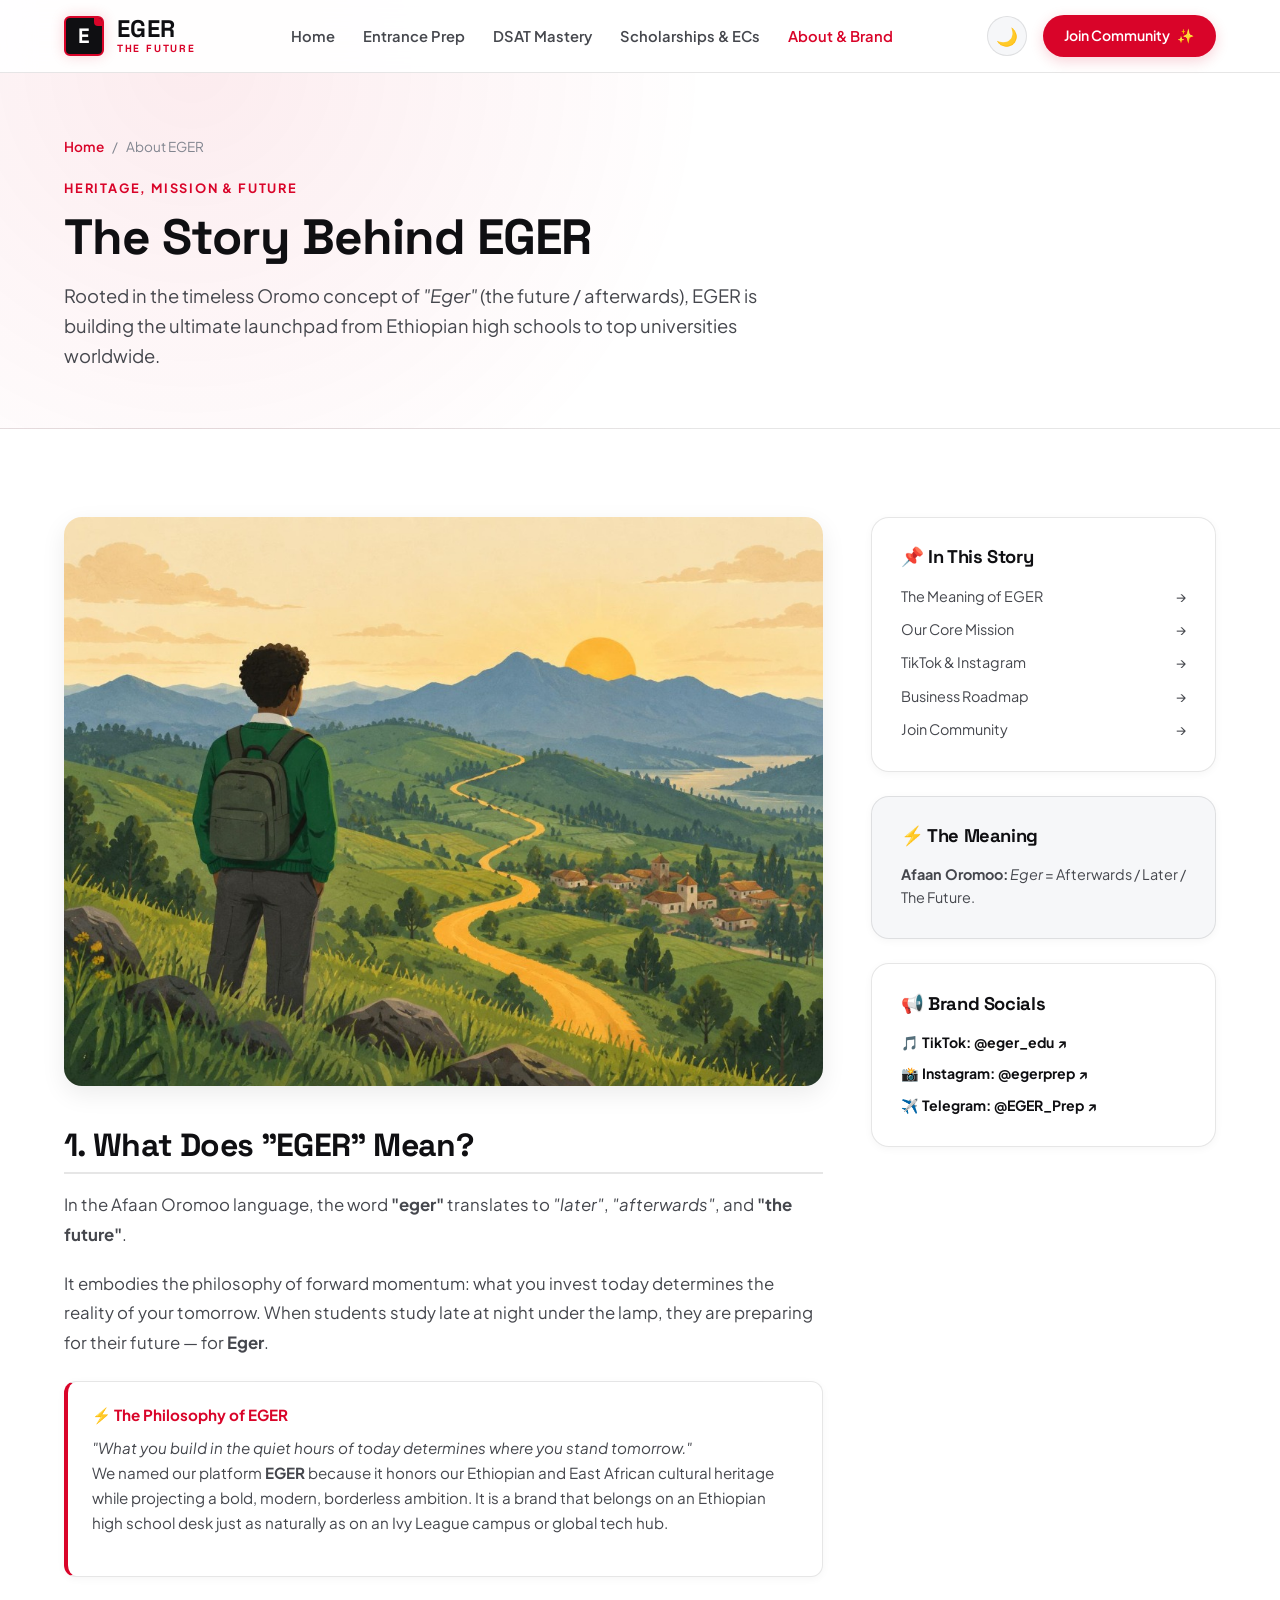
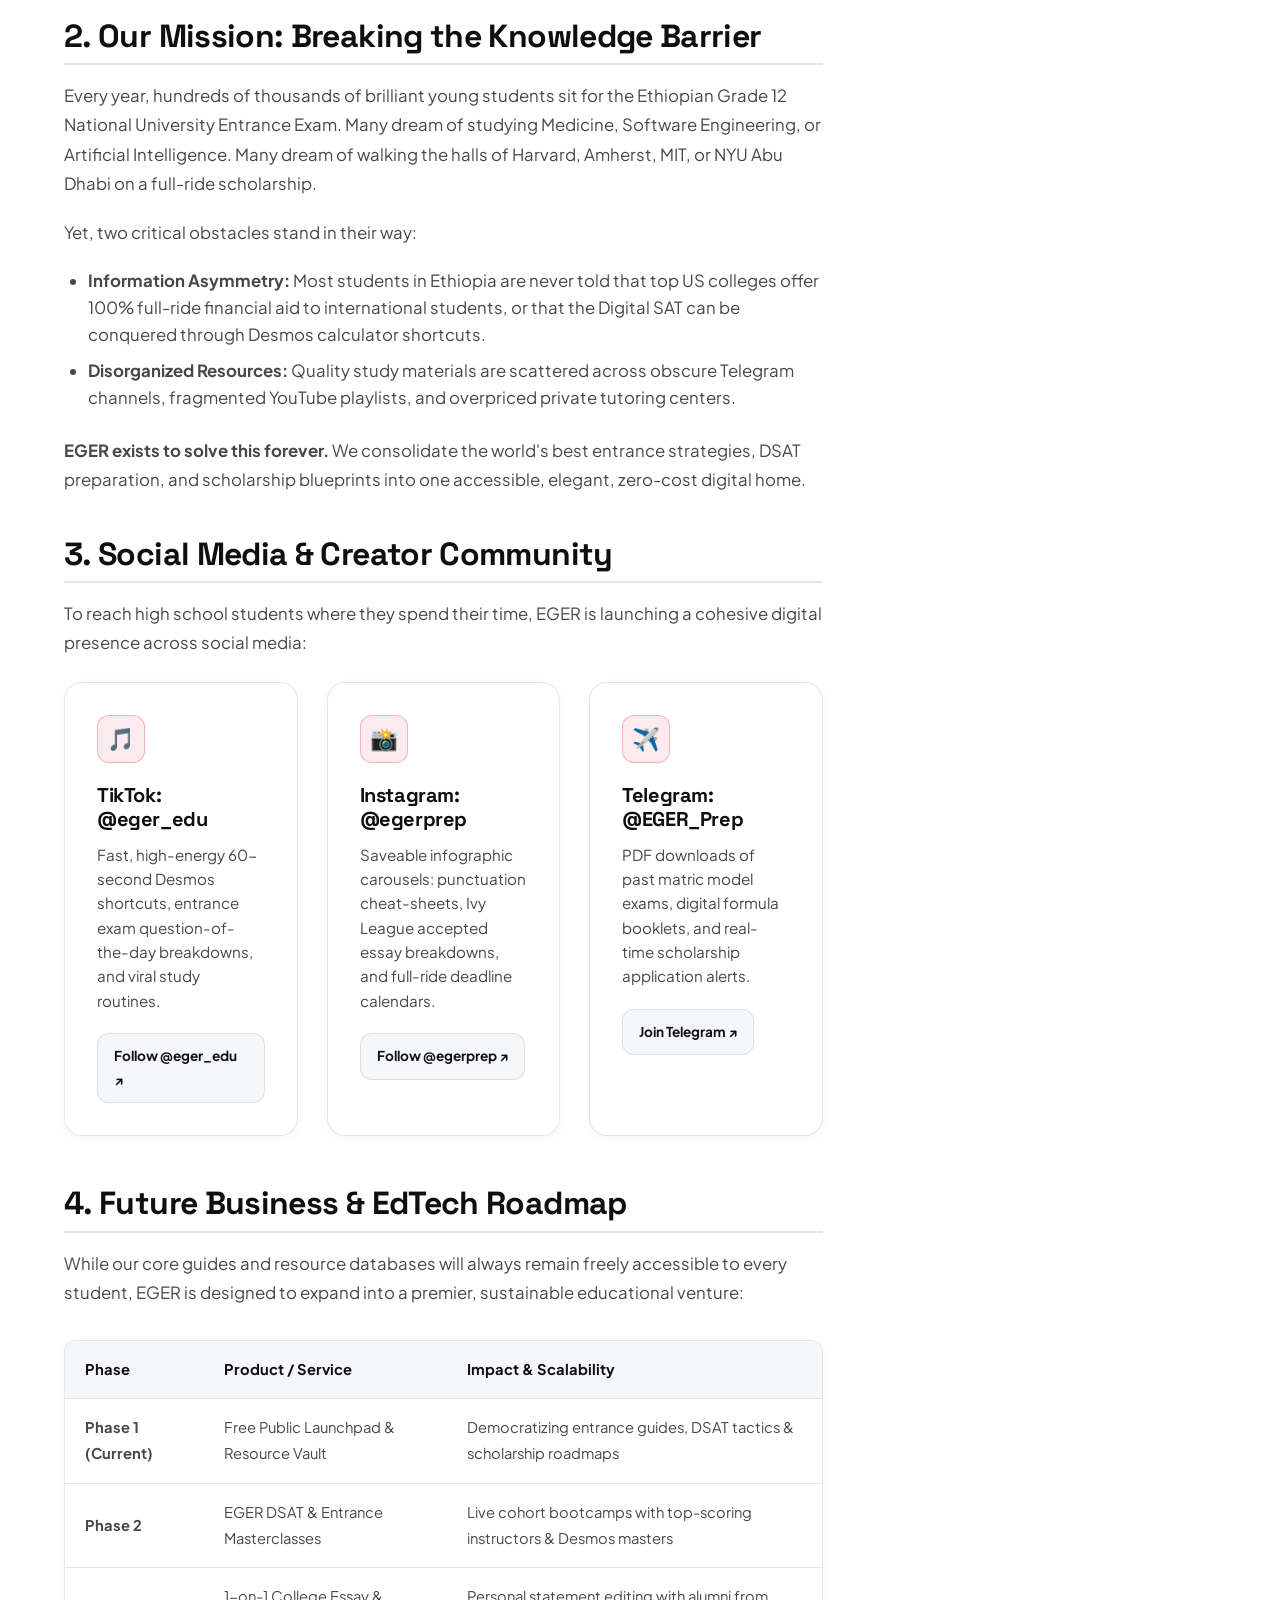
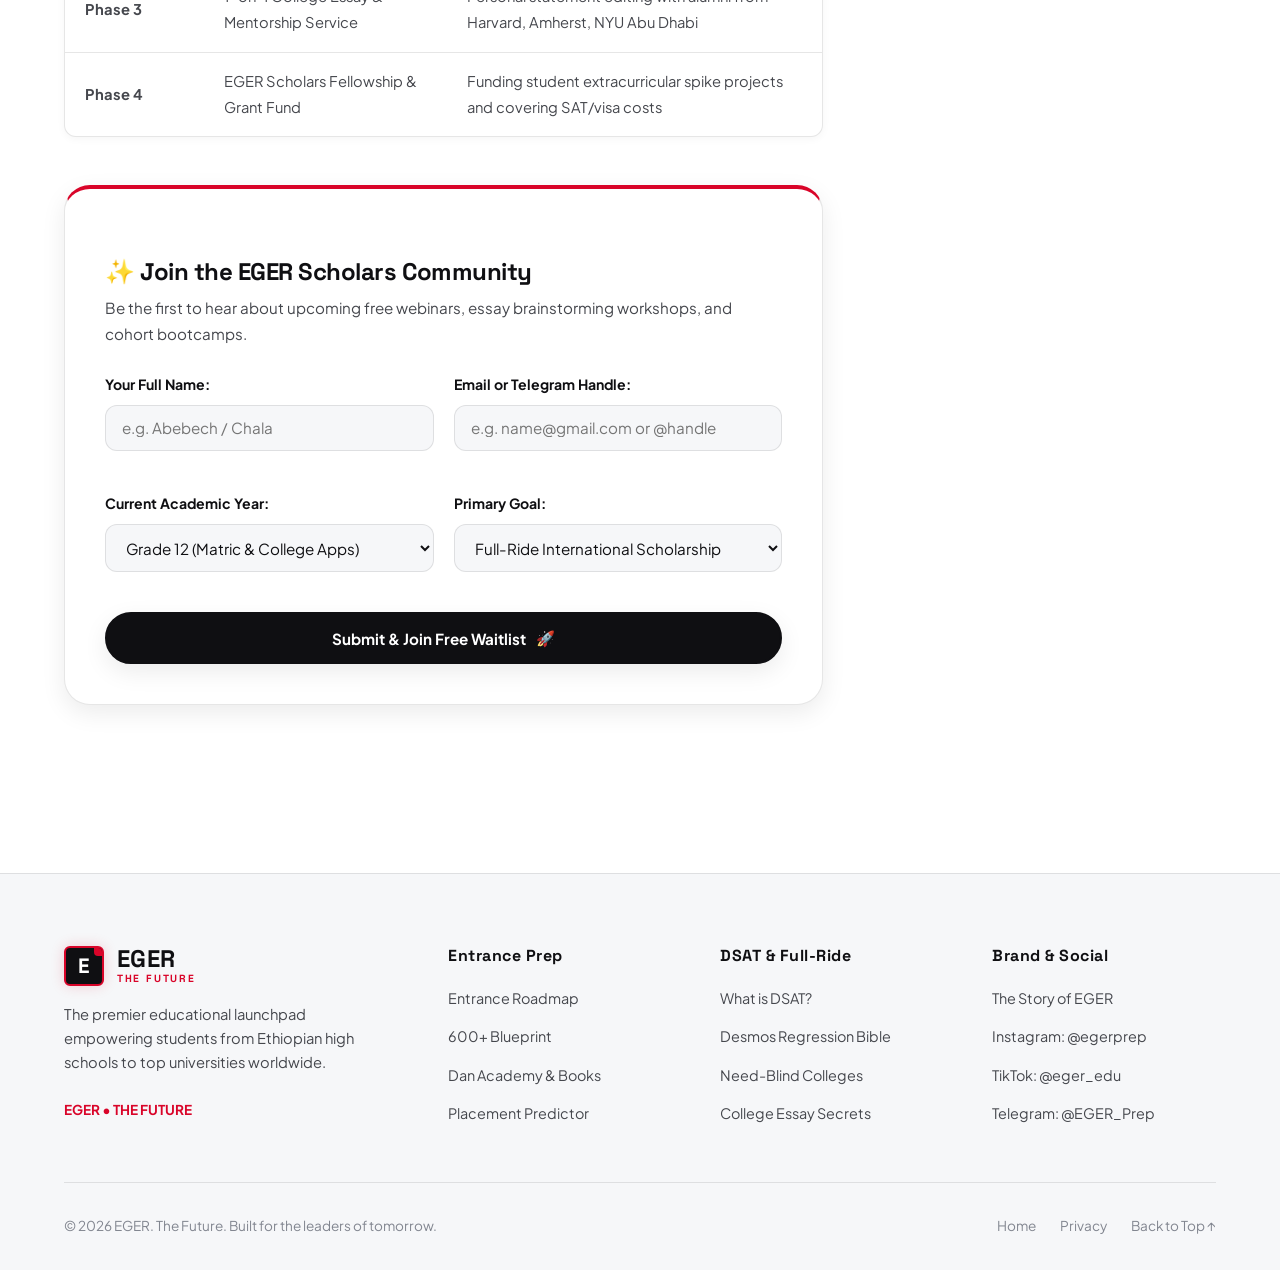
==== about.html @ b294d4ca "Initial commit: EGER | The Future - Educational Launchpad" ====
<!DOCTYPE html>
<html lang="en">
<head>
  <meta charset="UTF-8">
  <meta name="viewport" content="width=device-width, initial-scale=1.0">
  <title>The Story of EGER | The Future — Heritage & Vision</title>
  <meta name="description" content="Discover the story and meaning behind EGER — The Future. Learn about our educational mission, our TikTok and Instagram community, and our future mentorship vision.">
  <meta name="keywords" content="EGER meaning, Eger The Future, Oromo eger, Ethiopian education startup, egerprep, eger_edu, student mentorship">

  <!-- Open Graph -->
  <meta property="og:title" content="The Story of EGER — The Future | Heritage & Vision">
  <meta property="og:description" content="What you build today defines where you stand tomorrow. Discover the vision behind EGER.">
  <meta property="og:image" content="assets/images/hero-journey.jpg">

  <!-- Stylesheet -->
  <link rel="stylesheet" href="css/style.css">
  <link rel="icon" href="data:image/svg+xml,<svg xmlns=%22http://www.w3.org/2000/svg%22 viewBox=%220 0 100 100%22><text y=%22.9em%22 font-size=%2290%22>⚡</text></svg>">
</head>
<body>

  <!-- =========================================================================
       NAVIGATION
       ========================================================================= -->
  <header class="header-nav" id="topNav">
    <div class="container nav-inner">
      <a href="index.html" class="brand-logo" aria-label="EGER Home">
        <div class="logo-badge">E</div>
        <div class="logo-text">
          <span>EGER</span>
          <span class="logo-tagline">THE FUTURE</span>
        </div>
      </a>

      <ul class="nav-links" id="navLinks">
        <li><a href="index.html">Home</a></li>
        <li><a href="entrance.html">Entrance Prep</a></li>
        <li><a href="dsat.html">DSAT Mastery</a></li>
        <li><a href="scholarships.html">Scholarships & ECs</a></li>
        <li><a href="about.html" class="active">About & Brand</a></li>
      </ul>

      <div class="nav-actions">
        <button class="btn-theme-toggle" id="themeToggleBtn" aria-label="Toggle theme">🌙</button>
        <a href="#mentorship-form" class="btn-nav-cta">
          <span>Join Community</span>
          <span>✨</span>
        </a>
        <button class="menu-toggle" id="mobileMenuBtn" aria-label="Toggle navigation menu">☰</button>
      </div>
    </div>
  </header>

  <!-- =========================================================================
       SUBPAGE HERO HEADER
       ========================================================================= -->
  <section class="subpage-header">
    <div class="container">
      <ul class="breadcrumb">
        <li><a href="index.html">Home</a></li>
        <li class="breadcrumb-separator">/</li>
        <li>About EGER</li>
      </ul>

      <span class="section-tag">Heritage, Mission & Future</span>
      <h1 class="subpage-title">The Story Behind EGER</h1>
      <p class="subpage-lead">
        Rooted in the timeless Oromo concept of <em>"Eger"</em> (the future / afterwards), EGER is building the ultimate launchpad from Ethiopian high schools to top universities worldwide.
      </p>
    </div>
  </section>

  <!-- =========================================================================
       MAIN CONTENT WITH SIDEBAR
       ========================================================================= -->
  <main class="section">
    <div class="container content-sidebar-grid">
      
      <!-- Article Main Body -->
      <article class="article-body">
        
        <!-- Banner Image -->
        <div style="border-radius: var(--radius-lg); overflow: hidden; margin-bottom: 2.5rem; box-shadow: var(--shadow-md);">
          <img src="assets/images/hero-journey.jpg" alt="Ethiopian student looking toward the morning sunrise and future horizon">
        </div>

        <h2 id="meaning">1. What Does "EGER" Mean?</h2>
        <p>
          In the Afaan Oromoo language, the word <strong>"eger"</strong> translates to <em>"later"</em>, <em>"afterwards"</em>, and <strong>"the future"</strong>.
        </p>
        <p>
          It embodies the philosophy of forward momentum: what you invest today determines the reality of your tomorrow. When students study late at night under the lamp, they are preparing for their future — for <strong>Eger</strong>.
        </p>

        <div class="formula-box">
          <div class="formula-title">⚡ The Philosophy of EGER</div>
          <p style="font-size: 0.95rem; color: var(--text-secondary); line-height: 1.65;">
            <em>"What you build in the quiet hours of today determines where you stand tomorrow."</em><br>
            We named our platform <strong>EGER</strong> because it honors our Ethiopian and East African cultural heritage while projecting a bold, modern, borderless ambition. It is a brand that belongs on an Ethiopian high school desk just as naturally as on an Ivy League campus or global tech hub.
          </p>
        </div>

        <h2 id="mission">2. Our Mission: Breaking the Knowledge Barrier</h2>
        <p>
          Every year, hundreds of thousands of brilliant young students sit for the Ethiopian Grade 12 National University Entrance Exam. Many dream of studying Medicine, Software Engineering, or Artificial Intelligence. Many dream of walking the halls of Harvard, Amherst, MIT, or NYU Abu Dhabi on a full-ride scholarship.
        </p>
        <p>
          Yet, two critical obstacles stand in their way:
        </p>
        <ul>
          <li><strong>Information Asymmetry:</strong> Most students in Ethiopia are never told that top US colleges offer 100% full-ride financial aid to international students, or that the Digital SAT can be conquered through Desmos calculator shortcuts.</li>
          <li><strong>Disorganized Resources:</strong> Quality study materials are scattered across obscure Telegram channels, fragmented YouTube playlists, and overpriced private tutoring centers.</li>
        </ul>
        <p>
          <strong>EGER exists to solve this forever.</strong> We consolidate the world's best entrance strategies, DSAT preparation, and scholarship blueprints into one accessible, elegant, zero-cost digital home.
        </p>

        <h2 id="social-branding">3. Social Media & Creator Community</h2>
        <p>
          To reach high school students where they spend their time, EGER is launching a cohesive digital presence across social media:
        </p>

        <div class="guide-grid-3" style="margin-top: 1.5rem;">
          <div class="card">
            <div class="card-icon">🎵</div>
            <h4 class="card-title">TikTok: @eger_edu</h4>
            <p class="card-desc">
              Fast, high-energy 60-second Desmos shortcuts, entrance exam question-of-the-day breakdowns, and viral study routines.
            </p>
            <a href="https://tiktok.com" target="_blank" rel="noopener" class="resource-btn">Follow @eger_edu ↗</a>
          </div>

          <div class="card">
            <div class="card-icon emerald">📸</div>
            <h4 class="card-title">Instagram: @egerprep</h4>
            <p class="card-desc">
              Saveable infographic carousels: punctuation cheat-sheets, Ivy League accepted essay breakdowns, and full-ride deadline calendars.
            </p>
            <a href="https://instagram.com" target="_blank" rel="noopener" class="resource-btn">Follow @egerprep ↗</a>
          </div>

          <div class="card">
            <div class="card-icon">✈️</div>
            <h4 class="card-title">Telegram: @EGER_Prep</h4>
            <p class="card-desc">
              PDF downloads of past matric model exams, digital formula booklets, and real-time scholarship application alerts.
            </p>
            <a href="https://telegram.org" target="_blank" rel="noopener" class="resource-btn">Join Telegram ↗</a>
          </div>
        </div>

        <h2 id="future-business">4. Future Business & EdTech Roadmap</h2>
        <p>
          While our core guides and resource databases will always remain freely accessible to every student, EGER is designed to expand into a premier, sustainable educational venture:
        </p>

        <div class="table-responsive">
          <table class="data-table">
            <thead>
              <tr>
                <th>Phase</th>
                <th>Product / Service</th>
                <th>Impact & Scalability</th>
              </tr>
            </thead>
            <tbody>
              <tr>
                <td><strong>Phase 1 (Current)</strong></td>
                <td>Free Public Launchpad & Resource Vault</td>
                <td>Democratizing entrance guides, DSAT tactics & scholarship roadmaps</td>
              </tr>
              <tr>
                <td><strong>Phase 2</strong></td>
                <td>EGER DSAT & Entrance Masterclasses</td>
                <td>Live cohort bootcamps with top-scoring instructors & Desmos masters</td>
              </tr>
              <tr>
                <td><strong>Phase 3</strong></td>
                <td>1-on-1 College Essay & Mentorship Service</td>
                <td>Personal statement editing with alumni from Harvard, Amherst, NYU Abu Dhabi</td>
              </tr>
              <tr>
                <td><strong>Phase 4</strong></td>
                <td>EGER Scholars Fellowship & Grant Fund</td>
                <td>Funding student extracurricular spike projects and covering SAT/visa costs</td>
              </tr>
            </tbody>
          </table>
        </div>

        <!-- Mentorship Interest & Newsletter Form -->
        <div class="tool-container" id="mentorship-form" style="margin-top: 3rem;">
          <h3 style="font-size: 1.5rem; margin-bottom: 0.5rem;">✨ Join the EGER Scholars Community</h3>
          <p style="color: var(--text-secondary); font-size: 0.95rem; margin-bottom: 1.5rem;">
            Be the first to hear about upcoming free webinars, essay brainstorming workshops, and cohort bootcamps.
          </p>

          <form onsubmit="event.preventDefault(); alert('🎉 Thank you for joining EGER! We will contact you with upcoming workshop details and scholarship alerts.');" style="display: grid; grid-template-columns: 1fr 1fr; gap: 1.25rem;">
            <div class="form-group">
              <label class="form-label" for="studentName">Your Full Name:</label>
              <input type="text" id="studentName" class="form-input" placeholder="e.g. Abebech / Chala" required>
            </div>
            <div class="form-group">
              <label class="form-label" for="studentEmail">Email or Telegram Handle:</label>
              <input type="text" id="studentEmail" class="form-input" placeholder="e.g. name@gmail.com or @handle" required>
            </div>
            <div class="form-group">
              <label class="form-label" for="studentGrade">Current Academic Year:</label>
              <select id="studentGrade" class="form-select">
                <option value="11">Grade 11 (Early DSAT Prep)</option>
                <option value="12" selected>Grade 12 (Matric & College Apps)</option>
                <option value="gap">Gap Year / University Freshman</option>
                <option value="parent">Parent / Teacher / Counselor</option>
              </select>
            </div>
            <div class="form-group">
              <label class="form-label" for="primaryGoal">Primary Goal:</label>
              <select id="primaryGoal" class="form-select">
                <option value="fullride" selected>Full-Ride International Scholarship</option>
                <option value="entrance">Ethiopian Entrance 600+ Score</option>
                <option value="dsat">Digital SAT 1500+ Mastery</option>
              </select>
            </div>
            <div style="grid-column: 1/-1;">
              <button type="submit" class="btn-primary" style="width: 100%; justify-content: center;">
                <span>Submit & Join Free Waitlist</span>
                <span>🚀</span>
              </button>
            </div>
          </form>
        </div>

      </article>

      <!-- Sticky Sidebar -->
      <aside class="sidebar-sticky">
        <div class="sidebar-widget">
          <h4 class="widget-title">📌 In This Story</h4>
          <ul class="widget-links">
            <li><a href="#meaning">The Meaning of EGER <span>→</span></a></li>
            <li><a href="#mission">Our Core Mission <span>→</span></a></li>
            <li><a href="#social-branding">TikTok & Instagram <span>→</span></a></li>
            <li><a href="#future-business">Business Roadmap <span>→</span></a></li>
            <li><a href="#mentorship-form">Join Community <span>→</span></a></li>
          </ul>
        </div>

        <div class="sidebar-widget" style="background: var(--bg-secondary);">
          <h4 class="widget-title">⚡ The Meaning</h4>
          <p style="font-size: 0.9rem; color: var(--text-secondary); line-height: 1.6;">
            <strong>Afaan Oromoo:</strong> <em>Eger</em> = Afterwards / Later / The Future.
          </p>
        </div>

        <div class="sidebar-widget">
          <h4 class="widget-title">📢 Brand Socials</h4>
          <a href="https://tiktok.com" target="_blank" rel="noopener" style="font-size: 0.88rem; font-weight: 700; color: var(--emerald-light); display: block; margin-bottom: 0.5rem;">
            🎵 TikTok: @eger_edu ↗
          </a>
          <a href="https://instagram.com" target="_blank" rel="noopener" style="font-size: 0.88rem; font-weight: 700; color: var(--emerald-light); display: block; margin-bottom: 0.5rem;">
            📸 Instagram: @egerprep ↗
          </a>
          <a href="https://telegram.org" target="_blank" rel="noopener" style="font-size: 0.88rem; font-weight: 700; color: var(--emerald-light); display: block;">
            ✈️ Telegram: @EGER_Prep ↗
          </a>
        </div>
      </aside>

    </div>
  </main>

  <!-- =========================================================================
       FOOTER
       ========================================================================= -->
  <footer class="site-footer">
    <div class="container">
      <div class="footer-grid">
        <div>
          <div class="brand-logo" style="margin-bottom: 0.75rem;">
            <div class="logo-badge">E</div>
            <div class="logo-text">
              <span>EGER</span>
              <span class="logo-tagline">THE FUTURE</span>
            </div>
          </div>
          <p class="footer-brand-desc">
            The premier educational launchpad empowering students from Ethiopian high schools to top universities worldwide.
          </p>
          <div style="font-size: 0.85rem; color: var(--brand-red); font-weight: 700;">
            EGER • THE FUTURE
          </div>
        </div>

        <div>
          <h4 class="footer-heading">Entrance Prep</h4>
          <ul class="footer-links">
            <li><a href="entrance.html">Entrance Roadmap</a></li>
            <li><a href="entrance.html#super-scores">600+ Blueprint</a></li>
            <li><a href="entrance.html#curated-resources">Dan Academy & Books</a></li>
            <li><a href="entrance.html#placement-predictor">Placement Predictor</a></li>
          </ul>
        </div>

        <div>
          <h4 class="footer-heading">DSAT & Full-Ride</h4>
          <ul class="footer-links">
            <li><a href="dsat.html">What is DSAT?</a></li>
            <li><a href="dsat.html#desmos-bible">Desmos Regression Bible</a></li>
            <li><a href="scholarships.html#full-ride">Need-Blind Colleges</a></li>
            <li><a href="scholarships.html#college-essays">College Essay Secrets</a></li>
          </ul>
        </div>

        <div>
          <h4 class="footer-heading">Brand & Social</h4>
          <ul class="footer-links">
            <li><a href="about.html">The Story of EGER</a></li>
            <li><a href="https://instagram.com" target="_blank" rel="noopener">Instagram: @egerprep</a></li>
            <li><a href="https://tiktok.com" target="_blank" rel="noopener">TikTok: @eger_edu</a></li>
            <li><a href="https://telegram.org" target="_blank" rel="noopener">Telegram: @EGER_Prep</a></li>
          </ul>
        </div>
      </div>

      <div class="footer-bottom">
        <div>
          © 2026 EGER. The Future. Built for the leaders of tomorrow.
        </div>
        <div style="display: flex; gap: 1.5rem;">
          <a href="index.html">Home</a>
          <a href="#">Privacy</a>
          <a href="#topNav">Back to Top ↑</a>
        </div>
      </div>
    </div>
  </footer>

  <!-- Scripts -->
  <script src="js/resources-data.js"></script>
  <script src="js/app.js"></script>
</body>
</html>
---- css/style.css ----
/* ==========================================================================
   EGER Platform Design System & Stylesheet
   Theme: High-Contrast Black, Crimson Red & Crisp White (Light Mode)
          Obsidian Stealth & Neon Crimson (Night Mode)
   Typography: Space Grotesk & Plus Jakarta Sans
   ========================================================================== */

@import url('https://fonts.googleapis.com/css2?family=Plus+Jakarta+Sans:wght@300;400;500;600;700&family=Space+Grotesk:wght@400;500;600;700&display=swap');

/* --- CSS Variables & Design Tokens --- */
:root {
  /* Color Palette - Light Mode (Black, Red, White) */
  --bg-primary: #FFFFFF;
  --bg-secondary: #F6F7F9;
  --bg-card: #FFFFFF;
  --bg-card-hover: #F2F4F7;
  --bg-glass: rgba(255, 255, 255, 0.92);
  --bg-glass-border: rgba(15, 15, 18, 0.08);

  --text-primary: #0F0F12;
  --text-secondary: #45474D;
  --text-muted: #828690;
  --text-inverse: #FFFFFF;

  --brand-red: #D90429;
  --brand-red-hover: #EF233C;
  --brand-red-soft: rgba(217, 4, 41, 0.08);
  --brand-red-border: rgba(217, 4, 41, 0.25);
  --brand-red-glow: rgba(217, 4, 41, 0.18);

  --brand-black: #0F0F12;
  --brand-dark-surface: #141418;

  --border-light: rgba(15, 15, 18, 0.1);
  --border-focus: #D90429;

  --shadow-sm: 0 2px 8px rgba(15, 15, 18, 0.04);
  --shadow-md: 0 8px 24px rgba(15, 15, 18, 0.08);
  --shadow-lg: 0 16px 40px rgba(15, 15, 18, 0.12);
  --shadow-red: 0 8px 26px rgba(217, 4, 41, 0.22);

  --radius-sm: 6px;
  --radius-md: 12px;
  --radius-lg: 18px;
  --radius-xl: 26px;
  --radius-full: 9999px;

  --font-heading: 'Space Grotesk', -apple-system, BlinkMacSystemFont, sans-serif;
  --font-body: 'Plus Jakarta Sans', -apple-system, BlinkMacSystemFont, sans-serif;

  --transition-fast: 0.2s cubic-bezier(0.16, 1, 0.3, 1);
  --transition-base: 0.32s cubic-bezier(0.16, 1, 0.3, 1);
}

/* Night Mode Palette (Obsidian Stealth & Neon Crimson) */
[data-theme="dark"] {
  --bg-primary: #09090B;
  --bg-secondary: #111115;
  --bg-card: #15151A;
  --bg-card-hover: #1C1C23;
  --bg-glass: rgba(17, 17, 21, 0.9);
  --bg-glass-border: rgba(255, 255, 255, 0.08);

  --text-primary: #F8FAFC;
  --text-secondary: #A0A5B1;
  --text-muted: #6B7280;
  --text-inverse: #09090B;

  --brand-red: #FF3B4E;
  --brand-red-hover: #FF5A6B;
  --brand-red-soft: rgba(255, 59, 78, 0.14);
  --brand-red-border: rgba(255, 59, 78, 0.35);
  --brand-red-glow: rgba(255, 59, 78, 0.32);

  --brand-black: #F8FAFC;
  --brand-dark-surface: #1C1C23;

  --border-light: rgba(255, 255, 255, 0.08);
  --border-focus: #FF3B4E;

  --shadow-sm: 0 2px 8px rgba(0, 0, 0, 0.4);
  --shadow-md: 0 8px 24px rgba(0, 0, 0, 0.6);
  --shadow-lg: 0 16px 40px rgba(0, 0, 0, 0.8);
  --shadow-red: 0 8px 30px rgba(255, 59, 78, 0.3);
}

/* --- Base & Reset --- */
*, *::before, *::after {
  box-sizing: border-box;
  margin: 0;
  padding: 0;
}

html {
  scroll-behavior: smooth;
  font-size: 16px;
}

body {
  font-family: var(--font-body);
  background-color: var(--bg-primary);
  color: var(--text-primary);
  line-height: 1.65;
  transition: background-color var(--transition-base), color var(--transition-base);
  overflow-x: hidden;
  -webkit-font-smoothing: antialiased;
}

img {
  max-width: 100%;
  height: auto;
  display: block;
}

a {
  color: inherit;
  text-decoration: none;
}

button {
  font-family: inherit;
  cursor: pointer;
  border: none;
  background: none;
}

/* --- Typography --- */
h1, h2, h3, h4, h5, h6 {
  font-family: var(--font-heading);
  color: var(--text-primary);
  line-height: 1.2;
  font-weight: 700;
  letter-spacing: -0.02em;
}

.text-gradient-red {
  background: linear-gradient(135deg, var(--brand-red) 0%, #B91C1C 100%);
  -webkit-background-clip: text;
  -webkit-text-fill-color: transparent;
}

.text-gradient-dark {
  background: linear-gradient(135deg, var(--text-primary) 0%, var(--brand-red) 120%);
  -webkit-background-clip: text;
  -webkit-text-fill-color: transparent;
}

/* --- Layout Containers --- */
.container {
  width: 100%;
  max-width: 1200px;
  margin: 0 auto;
  padding: 0 1.5rem;
}

.section {
  padding: 5.5rem 0;
  position: relative;
}

/* --- Top Navigation Header --- */
.header-nav {
  position: fixed;
  top: 0;
  left: 0;
  right: 0;
  z-index: 1000;
  background: var(--bg-glass);
  backdrop-filter: blur(16px);
  -webkit-backdrop-filter: blur(16px);
  border-bottom: 1px solid var(--border-light);
  transition: background-color var(--transition-base), border-color var(--transition-base);
}

.nav-inner {
  display: flex;
  align-items: center;
  justify-content: space-between;
  height: 4.5rem;
}

.brand-logo {
  display: flex;
  align-items: center;
  gap: 0.8rem;
}

.logo-badge {
  width: 40px;
  height: 40px;
  background: var(--brand-black);
  color: #FFFFFF;
  border-radius: var(--radius-sm);
  display: flex;
  align-items: center;
  justify-content: center;
  font-family: var(--font-heading);
  font-weight: 700;
  font-size: 1.3rem;
  border: 2px solid var(--brand-red);
  box-shadow: 0 0 14px var(--brand-red-glow);
  position: relative;
  overflow: hidden;
}

[data-theme="dark"] .logo-badge {
  background: #111114;
  color: #FFFFFF;
}

.logo-badge::after {
  content: "";
  position: absolute;
  top: 0;
  right: 0;
  width: 8px;
  height: 8px;
  background: var(--brand-red);
  border-radius: 0 0 0 4px;
}

.logo-text {
  font-family: var(--font-heading);
  font-size: 1.5rem;
  font-weight: 700;
  letter-spacing: 0.5px;
  display: flex;
  flex-direction: column;
  line-height: 1;
}

.logo-tagline {
  font-size: 0.65rem;
  font-weight: 700;
  color: var(--brand-red);
  letter-spacing: 1.8px;
  text-transform: uppercase;
  margin-top: 3px;
}

.nav-links {
  display: flex;
  align-items: center;
  gap: 1.75rem;
  list-style: none;
}

.nav-links a {
  font-weight: 600;
  font-size: 0.92rem;
  color: var(--text-secondary);
  transition: color var(--transition-fast);
  position: relative;
  padding: 0.35rem 0;
}

.nav-links a:hover,
.nav-links a.active {
  color: var(--brand-red);
}

.nav-actions {
  display: flex;
  align-items: center;
  gap: 1rem;
}

.btn-theme-toggle {
  width: 40px;
  height: 40px;
  border-radius: var(--radius-full);
  display: flex;
  align-items: center;
  justify-content: center;
  background: var(--bg-secondary);
  border: 1px solid var(--border-light);
  color: var(--text-primary);
  font-size: 1.1rem;
  transition: transform var(--transition-fast), border-color var(--transition-fast);
}

.btn-theme-toggle:hover {
  transform: scale(1.05);
  border-color: var(--brand-red);
}

.btn-nav-cta {
  background: var(--brand-red);
  color: #FFFFFF;
  padding: 0.6rem 1.3rem;
  border-radius: var(--radius-full);
  font-weight: 600;
  font-size: 0.88rem;
  display: inline-flex;
  align-items: center;
  gap: 0.45rem;
  box-shadow: 0 4px 14px var(--brand-red-glow);
  transition: transform var(--transition-fast), background-color var(--transition-fast), box-shadow var(--transition-fast);
}

.btn-nav-cta:hover {
  background: var(--brand-red-hover);
  transform: translateY(-2px);
  box-shadow: 0 6px 20px var(--brand-red-glow);
}

.menu-toggle {
  display: none;
  font-size: 1.5rem;
  color: var(--text-primary);
  padding: 0.5rem;
}

/* --- Hero Section --- */
.hero-section {
  padding-top: 8.5rem;
  padding-bottom: 5.5rem;
  position: relative;
  overflow: hidden;
  background: radial-gradient(circle at 12% 18%, var(--brand-red-soft) 0%, transparent 45%),
              radial-gradient(circle at 88% 82%, rgba(15, 15, 18, 0.04) 0%, transparent 50%);
}

[data-theme="dark"] .hero-section {
  background: radial-gradient(circle at 12% 18%, rgba(255, 59, 78, 0.12) 0%, transparent 50%),
              radial-gradient(circle at 88% 82%, rgba(255, 255, 255, 0.03) 0%, transparent 55%);
}

.hero-grid {
  display: grid;
  grid-template-columns: 1.15fr 0.85fr;
  align-items: center;
  gap: 3.5rem;
}

.hero-pill {
  display: inline-flex;
  align-items: center;
  gap: 0.55rem;
  background: var(--brand-red-soft);
  color: var(--brand-red);
  padding: 0.4rem 1.1rem;
  border-radius: var(--radius-full);
  font-size: 0.8rem;
  font-weight: 700;
  letter-spacing: 0.6px;
  margin-bottom: 1.5rem;
  border: 1px solid var(--brand-red-border);
  text-transform: uppercase;
}

.hero-title {
  font-size: 3.5rem;
  font-weight: 700;
  line-height: 1.1;
  margin-bottom: 1.25rem;
  letter-spacing: -0.03em;
}

.hero-subtitle {
  font-size: 1.15rem;
  color: var(--text-secondary);
  margin-bottom: 2rem;
  line-height: 1.65;
  max-width: 580px;
}

.hero-stats {
  display: flex;
  gap: 2.2rem;
  margin-bottom: 2.2rem;
  padding: 1.25rem 0;
  border-top: 1px solid var(--border-light);
  border-bottom: 1px solid var(--border-light);
}

.stat-item {
  display: flex;
  flex-direction: column;
}

.stat-num {
  font-family: var(--font-heading);
  font-size: 1.85rem;
  font-weight: 700;
  color: var(--text-primary);
  line-height: 1.1;
}

.stat-label {
  font-size: 0.8rem;
  color: var(--text-muted);
  font-weight: 600;
  text-transform: uppercase;
  letter-spacing: 0.5px;
  margin-top: 0.25rem;
}

.hero-actions {
  display: flex;
  flex-wrap: wrap;
  align-items: center;
  gap: 1rem;
}

.btn-primary {
  background: var(--brand-black);
  color: #FFFFFF;
  padding: 0.85rem 1.8rem;
  border-radius: var(--radius-full);
  font-weight: 700;
  font-size: 0.95rem;
  display: inline-flex;
  align-items: center;
  gap: 0.6rem;
  border: 2px solid var(--brand-black);
  box-shadow: var(--shadow-md);
  transition: transform var(--transition-fast), background-color var(--transition-fast), border-color var(--transition-fast);
}

[data-theme="dark"] .btn-primary {
  background: var(--brand-red);
  border-color: var(--brand-red);
  color: #FFFFFF;
  box-shadow: 0 6px 20px var(--brand-red-glow);
}

.btn-primary:hover {
  transform: translateY(-2px);
  background: var(--brand-red);
  border-color: var(--brand-red);
  color: #FFFFFF;
}

.btn-secondary {
  background: var(--bg-card);
  color: var(--text-primary);
  padding: 0.85rem 1.8rem;
  border-radius: var(--radius-full);
  font-weight: 600;
  font-size: 0.95rem;
  display: inline-flex;
  align-items: center;
  gap: 0.6rem;
  border: 1px solid var(--border-light);
  box-shadow: var(--shadow-sm);
  transition: transform var(--transition-fast), border-color var(--transition-fast);
}

.btn-secondary:hover {
  transform: translateY(-2px);
  border-color: var(--brand-red);
}

.hero-media-wrapper {
  position: relative;
}

.hero-main-img-card {
  position: relative;
  border-radius: var(--radius-xl);
  overflow: hidden;
  box-shadow: var(--shadow-lg);
  border: 1px solid var(--border-light);
}

.hero-main-img-card img {
  width: 100%;
  height: 480px;
  object-fit: cover;
  transition: transform 0.5s ease;
}

.hero-main-img-card:hover img {
  transform: scale(1.03);
}

.hero-floating-card {
  position: absolute;
  background: var(--bg-glass);
  backdrop-filter: blur(14px);
  padding: 0.95rem 1.25rem;
  border-radius: var(--radius-md);
  box-shadow: var(--shadow-md);
  border: 1px solid var(--border-light);
  border-left: 3px solid var(--brand-red);
  display: flex;
  align-items: center;
  gap: 0.85rem;
  z-index: 2;
  animation: floatCard 4s ease-in-out infinite alternate;
}

.floating-card-1 {
  bottom: -15px;
  left: -15px;
}

.floating-card-2 {
  top: 25px;
  right: -15px;
  animation-delay: -2s;
}

@keyframes floatCard {
  0% { transform: translateY(0); }
  100% { transform: translateY(-8px); }
}

.floating-icon {
  width: 40px;
  height: 40px;
  border-radius: var(--radius-sm);
  display: flex;
  align-items: center;
  justify-content: center;
  font-size: 1.2rem;
  background: var(--brand-red-soft);
  color: var(--brand-red);
}

.floating-title {
  font-weight: 700;
  font-size: 0.92rem;
  line-height: 1.2;
}

.floating-subtitle {
  font-size: 0.76rem;
  color: var(--text-muted);
}

/* --- Brand Story & Origin Section --- */
.brand-origin-card {
  background: var(--bg-card);
  border-radius: var(--radius-xl);
  padding: 3rem;
  border: 1px solid var(--border-light);
  border-top: 4px solid var(--brand-red);
  box-shadow: var(--shadow-md);
  display: grid;
  grid-template-columns: 1fr 1.2fr;
  gap: 2.5rem;
  align-items: center;
  margin-top: 3rem;
}

.origin-badge {
  display: inline-block;
  font-size: 0.78rem;
  font-weight: 700;
  letter-spacing: 1.5px;
  text-transform: uppercase;
  color: var(--brand-red);
  margin-bottom: 0.5rem;
}

.origin-quote {
  font-size: 1.8rem;
  font-weight: 700;
  line-height: 1.25;
  margin-bottom: 1rem;
}

.origin-explanation {
  font-size: 1rem;
  color: var(--text-secondary);
  line-height: 1.7;
}

.origin-meaning-pill {
  display: inline-flex;
  align-items: center;
  gap: 0.5rem;
  background: var(--brand-red-soft);
  color: var(--brand-red);
  font-weight: 700;
  padding: 0.4rem 0.9rem;
  border-radius: var(--radius-sm);
  font-size: 0.85rem;
  margin-top: 1rem;
  border: 1px solid var(--brand-red-border);
}

/* --- Section Headers --- */
.section-header {
  text-align: center;
  max-width: 720px;
  margin: 0 auto 3.5rem auto;
}

.section-tag {
  font-size: 0.8rem;
  font-weight: 700;
  text-transform: uppercase;
  letter-spacing: 1.8px;
  color: var(--brand-red);
  margin-bottom: 0.5rem;
  display: block;
}

.section-title {
  font-size: 2.5rem;
  font-weight: 700;
  margin-bottom: 0.9rem;
}

.section-desc {
  font-size: 1.05rem;
  color: var(--text-secondary);
}

/* --- Feature Tabs Navigation --- */
.pillar-nav-wrapper {
  display: flex;
  justify-content: center;
  margin-bottom: 3rem;
}

.pillar-tabs {
  display: inline-flex;
  background: var(--bg-secondary);
  padding: 0.35rem;
  border-radius: var(--radius-full);
  border: 1px solid var(--border-light);
  gap: 0.35rem;
  flex-wrap: wrap;
}

.pillar-tab-btn {
  padding: 0.75rem 1.6rem;
  border-radius: var(--radius-full);
  font-weight: 700;
  font-size: 0.92rem;
  color: var(--text-secondary);
  transition: all var(--transition-fast);
  display: flex;
  align-items: center;
  gap: 0.5rem;
}

.pillar-tab-btn.active {
  background: var(--brand-black);
  color: #FFFFFF;
  box-shadow: var(--shadow-sm);
}

[data-theme="dark"] .pillar-tab-btn.active {
  background: var(--brand-red);
  color: #FFFFFF;
}

/* --- Content Guides Layout --- */
.guide-pillar {
  display: none;
  opacity: 0;
  transform: translateY(12px);
  transition: opacity var(--transition-base), transform var(--transition-base);
}

.guide-pillar.active {
  display: block;
  opacity: 1;
  transform: translateY(0);
}

.guide-hero-banner {
  border-radius: var(--radius-xl);
  overflow: hidden;
  margin-bottom: 3rem;
  display: grid;
  grid-template-columns: 1.2fr 0.8fr;
  background: var(--bg-card);
  border: 1px solid var(--border-light);
  box-shadow: var(--shadow-md);
}

.guide-hero-content {
  padding: 3rem;
  display: flex;
  flex-direction: column;
  justify-content: center;
}

.guide-hero-image img {
  width: 100%;
  height: 100%;
  min-height: 320px;
  object-fit: cover;
}

.guide-grid-3 {
  display: grid;
  grid-template-columns: repeat(3, 1fr);
  gap: 1.8rem;
  margin-bottom: 3rem;
}

.guide-grid-2 {
  display: grid;
  grid-template-columns: repeat(2, 1fr);
  gap: 2rem;
  margin-bottom: 3rem;
}

/* --- Guide Cards --- */
.card {
  background: var(--bg-card);
  border-radius: var(--radius-lg);
  padding: 2rem;
  border: 1px solid var(--border-light);
  box-shadow: var(--shadow-sm);
  transition: transform var(--transition-fast), box-shadow var(--transition-fast), border-color var(--transition-fast);
  position: relative;
  overflow: hidden;
}

.card:hover {
  transform: translateY(-4px);
  box-shadow: var(--shadow-md);
  border-color: var(--brand-red);
}

.card-icon {
  width: 48px;
  height: 48px;
  border-radius: var(--radius-md);
  background: var(--brand-red-soft);
  color: var(--brand-red);
  display: flex;
  align-items: center;
  justify-content: center;
  font-size: 1.4rem;
  margin-bottom: 1.25rem;
  border: 1px solid var(--brand-red-border);
}

.card-icon.emerald {
  background: var(--brand-red-soft);
  color: var(--brand-red);
}

.card-title {
  font-size: 1.25rem;
  font-weight: 700;
  margin-bottom: 0.75rem;
}

.card-desc {
  font-size: 0.95rem;
  color: var(--text-secondary);
  line-height: 1.6;
  margin-bottom: 1.25rem;
}

.card-list {
  list-style: none;
  display: flex;
  flex-direction: column;
  gap: 0.75rem;
}

.card-list li {
  display: flex;
  align-items: flex-start;
  gap: 0.65rem;
  font-size: 0.92rem;
  color: var(--text-secondary);
}

.card-list li .check-icon {
  flex-shrink: 0;
  color: var(--brand-red);
  margin-top: 3px;
  font-weight: 700;
}

/* --- Interactive Toolkits & Calculators --- */
.tool-container {
  background: var(--bg-card);
  border-radius: var(--radius-xl);
  padding: 2.5rem;
  border: 1px solid var(--border-light);
  border-top: 4px solid var(--brand-red);
  box-shadow: var(--shadow-md);
  margin-top: 2rem;
}

.calculator-grid {
  display: grid;
  grid-template-columns: 1fr 1fr;
  gap: 2.5rem;
}

.form-group {
  margin-bottom: 1.25rem;
}

.form-label {
  display: block;
  font-weight: 700;
  font-size: 0.88rem;
  margin-bottom: 0.5rem;
  color: var(--text-primary);
}

.form-select,
.form-input {
  width: 100%;
  padding: 0.8rem 1rem;
  border-radius: var(--radius-md);
  border: 1px solid var(--border-light);
  background: var(--bg-secondary);
  color: var(--text-primary);
  font-family: inherit;
  font-size: 0.95rem;
  transition: border-color var(--transition-fast);
}

.form-select:focus,
.form-input:focus {
  outline: none;
  border-color: var(--border-focus);
}

.calc-result-box {
  background: var(--bg-secondary);
  border-radius: var(--radius-lg);
  padding: 1.8rem;
  border: 1px solid var(--border-light);
  border-left: 3px solid var(--brand-red);
  display: flex;
  flex-direction: column;
  justify-content: center;
}

.score-badge-large {
  font-family: var(--font-heading);
  font-size: 2.8rem;
  font-weight: 700;
  color: var(--brand-red);
  line-height: 1;
  margin-bottom: 0.5rem;
}

.plan-roadmap-steps {
  margin-top: 1rem;
  display: flex;
  flex-direction: column;
  gap: 0.65rem;
}

.roadmap-step {
  display: flex;
  align-items: center;
  gap: 0.75rem;
  font-size: 0.88rem;
  color: var(--text-secondary);
  background: var(--bg-card);
  padding: 0.65rem 0.9rem;
  border-radius: var(--radius-sm);
  border: 1px solid var(--border-light);
}

.step-num {
  width: 24px;
  height: 24px;
  background: var(--brand-black);
  color: #fff;
  border-radius: 50%;
  display: flex;
  align-items: center;
  justify-content: center;
  font-size: 0.75rem;
  font-weight: 700;
  flex-shrink: 0;
}

[data-theme="dark"] .step-num {
  background: var(--brand-red);
}

/* --- EC Spike Builder Tool --- */
.spike-tiers {
  display: grid;
  grid-template-columns: repeat(4, 1fr);
  gap: 1rem;
  margin-top: 1.5rem;
}

.spike-tier-card {
  padding: 1.25rem;
  border-radius: var(--radius-md);
  background: var(--bg-secondary);
  border: 2px solid transparent;
  transition: all var(--transition-fast);
  cursor: pointer;
}

.spike-tier-card.selected {
  border-color: var(--brand-red);
  background: var(--bg-card);
  box-shadow: var(--shadow-sm);
}

.tier-badge {
  font-size: 0.75rem;
  font-weight: 700;
  padding: 0.2rem 0.55rem;
  border-radius: var(--radius-sm);
  background: var(--brand-red-soft);
  color: var(--brand-red);
  display: inline-block;
  margin-bottom: 0.5rem;
  border: 1px solid var(--brand-red-border);
}

.tier-title {
  font-size: 1rem;
  font-weight: 700;
  margin-bottom: 0.4rem;
}

.tier-example {
  font-size: 0.8rem;
  color: var(--text-muted);
}

/* --- Searchable Resource Vault Directory --- */
.resource-vault-header {
  display: flex;
  flex-direction: column;
  gap: 1.25rem;
  margin-bottom: 2.5rem;
}

.resource-search-bar {
  position: relative;
  width: 100%;
}

.resource-search-input {
  width: 100%;
  padding: 1.1rem 1.5rem 1.1rem 3.2rem;
  border-radius: var(--radius-full);
  border: 1px solid var(--border-light);
  background: var(--bg-card);
  color: var(--text-primary);
  font-size: 1rem;
  box-shadow: var(--shadow-sm);
  transition: border-color var(--transition-fast), box-shadow var(--transition-fast);
}

.resource-search-input:focus {
  outline: none;
  border-color: var(--brand-red);
  box-shadow: 0 0 0 4px var(--brand-red-glow);
}

.search-icon-inside {
  position: absolute;
  left: 1.2rem;
  top: 50%;
  transform: translateY(-50%);
  font-size: 1.2rem;
  color: var(--text-muted);
}

.resource-filter-pills {
  display: flex;
  flex-wrap: wrap;
  gap: 0.6rem;
  align-items: center;
}

.filter-pill {
  padding: 0.5rem 1.15rem;
  border-radius: var(--radius-full);
  font-size: 0.85rem;
  font-weight: 600;
  background: var(--bg-secondary);
  color: var(--text-secondary);
  border: 1px solid var(--border-light);
  transition: all var(--transition-fast);
}

.filter-pill:hover,
.filter-pill.active {
  background: var(--brand-red);
  color: #FFFFFF;
  border-color: var(--brand-red);
  box-shadow: 0 2px 10px var(--brand-red-glow);
}

.resources-grid {
  display: grid;
  grid-template-columns: repeat(auto-fill, minmax(320px, 1fr));
  gap: 1.5rem;
}

.resource-card {
  background: var(--bg-card);
  border-radius: var(--radius-lg);
  padding: 1.6rem;
  border: 1px solid var(--border-light);
  box-shadow: var(--shadow-sm);
  display: flex;
  flex-direction: column;
  justify-content: space-between;
  transition: transform var(--transition-fast), box-shadow var(--transition-fast), border-color var(--transition-fast);
}

.resource-card:hover {
  transform: translateY(-3px);
  box-shadow: var(--shadow-md);
  border-color: var(--brand-red);
}

.resource-top {
  display: flex;
  align-items: center;
  justify-content: space-between;
  margin-bottom: 0.75rem;
}

.res-type-pill {
  font-size: 0.75rem;
  font-weight: 700;
  text-transform: uppercase;
  letter-spacing: 0.5px;
  padding: 0.25rem 0.65rem;
  border-radius: var(--radius-full);
  background: var(--bg-secondary);
  color: var(--text-secondary);
}

.res-badge {
  font-size: 0.72rem;
  font-weight: 700;
  padding: 0.25rem 0.6rem;
  border-radius: var(--radius-full);
  background: var(--brand-red-soft);
  color: var(--brand-red);
  border: 1px solid var(--brand-red-border);
}

.resource-title {
  font-size: 1.15rem;
  font-weight: 700;
  margin-bottom: 0.5rem;
}

.resource-author {
  font-size: 0.8rem;
  color: var(--text-muted);
  margin-bottom: 0.75rem;
}

.resource-desc {
  font-size: 0.9rem;
  color: var(--text-secondary);
  line-height: 1.55;
  margin-bottom: 1.25rem;
  flex-grow: 1;
}

.resource-tags {
  display: flex;
  flex-wrap: wrap;
  gap: 0.4rem;
  margin-bottom: 1.25rem;
}

.resource-tag {
  font-size: 0.72rem;
  background: var(--bg-secondary);
  color: var(--text-muted);
  padding: 0.2rem 0.5rem;
  border-radius: 4px;
}

.resource-btn {
  display: inline-flex;
  align-items: center;
  justify-content: center;
  gap: 0.4rem;
  padding: 0.65rem 1rem;
  border-radius: var(--radius-md);
  background: var(--bg-secondary);
  color: var(--text-primary);
  font-weight: 700;
  font-size: 0.85rem;
  border: 1px solid var(--border-light);
  transition: all var(--transition-fast);
}

.resource-btn:hover {
  background: var(--brand-red);
  color: #FFFFFF;
  border-color: var(--brand-red);
}

/* --- Social Media Hub & Creator Pack --- */
.social-hub-banner {
  background: var(--brand-dark-surface);
  color: #FFFFFF;
  border-radius: var(--radius-xl);
  padding: 3.5rem;
  position: relative;
  overflow: hidden;
  box-shadow: var(--shadow-lg);
  border: 1px solid var(--border-light);
  border-left: 4px solid var(--brand-red);
}

.social-banner-grid {
  display: grid;
  grid-template-columns: 1.2fr 0.8fr;
  align-items: center;
  gap: 3rem;
  position: relative;
  z-index: 2;
}

.social-handles-container {
  display: flex;
  flex-wrap: wrap;
  gap: 1rem;
  margin-top: 1.5rem;
}

.social-chip {
  display: flex;
  align-items: center;
  gap: 0.75rem;
  background: rgba(255, 255, 255, 0.08);
  backdrop-filter: blur(10px);
  padding: 0.75rem 1.4rem;
  border-radius: var(--radius-full);
  border: 1px solid rgba(255, 255, 255, 0.15);
  font-weight: 700;
  font-size: 0.92rem;
  transition: transform var(--transition-fast), background-color var(--transition-fast), border-color var(--transition-fast);
}

.social-chip:hover {
  transform: translateY(-2px);
  background: var(--brand-red);
  border-color: var(--brand-red);
  color: #FFFFFF;
}

.social-cards-grid {
  display: grid;
  grid-template-columns: repeat(3, 1fr);
  gap: 1.5rem;
  margin-top: 3rem;
}

.tip-card {
  background: var(--bg-card);
  border-radius: var(--radius-lg);
  padding: 1.8rem;
  border: 1px solid var(--border-light);
  border-top: 3px solid var(--brand-red);
  box-shadow: var(--shadow-sm);
  display: flex;
  flex-direction: column;
  justify-content: space-between;
}

.tip-card-tag {
  font-size: 0.72rem;
  font-weight: 700;
  text-transform: uppercase;
  color: var(--brand-red);
  letter-spacing: 1px;
}

.tip-card-quote {
  font-size: 1.05rem;
  font-weight: 700;
  margin: 0.8rem 0;
  line-height: 1.45;
}

.tip-card-details {
  font-size: 0.88rem;
  color: var(--text-secondary);
  line-height: 1.5;
  margin-bottom: 1.25rem;
}

.tip-card-footer {
  display: flex;
  align-items: center;
  justify-content: space-between;
  border-top: 1px solid var(--border-light);
  padding-top: 0.9rem;
}

.btn-copy-tip {
  font-size: 0.8rem;
  font-weight: 700;
  color: var(--brand-red);
  display: inline-flex;
  align-items: center;
  gap: 0.4rem;
  padding: 0.4rem 0.75rem;
  border-radius: var(--radius-sm);
  background: var(--brand-red-soft);
  border: 1px solid var(--brand-red-border);
  transition: all var(--transition-fast);
}

.btn-copy-tip:hover {
  background: var(--brand-red);
  color: #fff;
}

/* --- FAQ Accordion --- */
.accordion-group {
  max-width: 820px;
  margin: 0 auto;
  display: flex;
  flex-direction: column;
  gap: 1rem;
}

.accordion-item {
  background: var(--bg-card);
  border-radius: var(--radius-md);
  border: 1px solid var(--border-light);
  overflow: hidden;
  box-shadow: var(--shadow-sm);
}

.accordion-trigger {
  width: 100%;
  padding: 1.25rem 1.6rem;
  text-align: left;
  display: flex;
  align-items: center;
  justify-content: space-between;
  font-weight: 700;
  font-size: 1.05rem;
  color: var(--text-primary);
  background: transparent;
  transition: background-color var(--transition-fast);
}

.accordion-trigger:hover {
  background: var(--bg-secondary);
}

.accordion-arrow {
  transition: transform var(--transition-fast);
  font-size: 1.1rem;
  color: var(--text-muted);
}

.accordion-item.active .accordion-arrow {
  transform: rotate(180deg);
  color: var(--brand-red);
}

.accordion-content {
  max-height: 0;
  overflow: hidden;
  transition: max-height 0.35s ease-out, padding 0.35s ease;
  padding: 0 1.6rem;
  color: var(--text-secondary);
  font-size: 0.95rem;
  line-height: 1.65;
}

.accordion-item.active .accordion-content {
  padding: 0 1.6rem 1.4rem 1.6rem;
}

/* --- Footer --- */
.site-footer {
  background: var(--bg-secondary);
  border-top: 1px solid var(--border-light);
  padding: 4.5rem 0 2rem 0;
  margin-top: 5rem;
}

.footer-grid {
  display: grid;
  grid-template-columns: 1.5fr 1fr 1fr 1fr;
  gap: 3rem;
  margin-bottom: 3.5rem;
}

.footer-brand-desc {
  color: var(--text-secondary);
  font-size: 0.92rem;
  margin: 1rem 0 1.5rem 0;
  max-width: 320px;
}

.footer-heading {
  font-size: 1rem;
  font-weight: 700;
  margin-bottom: 1.25rem;
  letter-spacing: 0.5px;
}

.footer-links {
  list-style: none;
  display: flex;
  flex-direction: column;
  gap: 0.75rem;
}

.footer-links a {
  color: var(--text-secondary);
  font-size: 0.9rem;
  transition: color var(--transition-fast);
}

.footer-links a:hover {
  color: var(--brand-red);
}

.footer-bottom {
  display: flex;
  align-items: center;
  justify-content: space-between;
  border-top: 1px solid var(--border-light);
  padding-top: 2rem;
  font-size: 0.85rem;
  color: var(--text-muted);
}

/* ==========================================================================
   DEDICATED SUBPAGE COMPONENTS (Entrance, DSAT, Scholarships, About)
   ========================================================================== */

/* --- Subpage Header --- */
.subpage-header {
  padding: 8.5rem 0 3.5rem 0;
  background: radial-gradient(circle at 15% 15%, var(--brand-red-soft) 0%, transparent 45%),
              var(--bg-primary);
  border-bottom: 1px solid var(--border-light);
  position: relative;
}

.breadcrumb {
  display: flex;
  align-items: center;
  gap: 0.5rem;
  font-size: 0.85rem;
  color: var(--text-muted);
  margin-bottom: 1.25rem;
  list-style: none;
}

.breadcrumb a {
  color: var(--brand-red);
  font-weight: 600;
  transition: color var(--transition-fast);
}

.breadcrumb a:hover {
  text-decoration: underline;
}

.breadcrumb-separator {
  color: var(--text-muted);
}

.subpage-title {
  font-size: 3.1rem;
  font-weight: 700;
  line-height: 1.15;
  margin-bottom: 1rem;
  letter-spacing: -0.02em;
}

.subpage-lead {
  font-size: 1.15rem;
  color: var(--text-secondary);
  max-width: 760px;
  line-height: 1.65;
}

/* --- Content Blocks & Sidebar Grid --- */
.content-sidebar-grid {
  display: grid;
  grid-template-columns: 2.2fr 1fr;
  gap: 3rem;
  align-items: start;
}

.article-body {
  font-size: 1.05rem;
  color: var(--text-primary);
  line-height: 1.75;
}

.article-body h2 {
  font-size: 2rem;
  margin: 2.5rem 0 1rem 0;
  padding-bottom: 0.5rem;
  border-bottom: 2px solid var(--border-light);
}

.article-body h3 {
  font-size: 1.4rem;
  margin: 1.8rem 0 0.8rem 0;
}

.article-body p {
  margin-bottom: 1.25rem;
  color: var(--text-secondary);
}

.article-body ul, 
.article-body ol {
  margin: 1rem 0 1.5rem 1.5rem;
  color: var(--text-secondary);
}

.article-body li {
  margin-bottom: 0.6rem;
  line-height: 1.6;
}

/* --- Formula & Code Boxes --- */
.formula-box {
  background: var(--bg-card);
  border: 1px solid var(--border-light);
  border-left: 4px solid var(--brand-red);
  border-radius: var(--radius-md);
  padding: 1.25rem 1.5rem;
  margin: 1.5rem 0;
  box-shadow: var(--shadow-sm);
}

.formula-title {
  font-weight: 700;
  font-size: 0.95rem;
  color: var(--brand-red);
  margin-bottom: 0.4rem;
  display: flex;
  align-items: center;
  gap: 0.5rem;
}

.formula-code {
  font-family: 'Consolas', 'Monaco', monospace;
  font-size: 0.92rem;
  background: var(--bg-secondary);
  color: var(--text-primary);
  padding: 0.6rem 0.9rem;
  border-radius: var(--radius-sm);
  display: inline-block;
  margin-top: 0.4rem;
  border: 1px solid var(--border-light);
}

/* --- Data & Comparison Tables --- */
.table-responsive {
  width: 100%;
  overflow-x: auto;
  margin: 2rem 0;
  border-radius: var(--radius-md);
  border: 1px solid var(--border-light);
  box-shadow: var(--shadow-sm);
  background: var(--bg-card);
}

.data-table {
  width: 100%;
  border-collapse: collapse;
  text-align: left;
  font-size: 0.92rem;
}

.data-table th {
  background: var(--bg-secondary);
  color: var(--text-primary);
  font-weight: 700;
  padding: 1rem 1.25rem;
  border-bottom: 1px solid var(--border-light);
}

.data-table td {
  padding: 1rem 1.25rem;
  border-bottom: 1px solid var(--border-light);
  color: var(--text-secondary);
  vertical-align: middle;
}

.data-table tr:last-child td {
  border-bottom: none;
}

.data-table tr:hover td {
  background: var(--bg-card-hover);
}

/* --- Sticky Sidebar Card --- */
.sidebar-sticky {
  position: sticky;
  top: 6rem;
  display: flex;
  flex-direction: column;
  gap: 1.5rem;
}

.sidebar-widget {
  background: var(--bg-card);
  border-radius: var(--radius-lg);
  padding: 1.8rem;
  border: 1px solid var(--border-light);
  box-shadow: var(--shadow-sm);
}

.widget-title {
  font-size: 1.15rem;
  font-weight: 700;
  margin-bottom: 1rem;
  display: flex;
  align-items: center;
  gap: 0.5rem;
}

.widget-links {
  list-style: none;
  display: flex;
  flex-direction: column;
  gap: 0.6rem;
}

.widget-links a {
  font-size: 0.9rem;
  color: var(--text-secondary);
  transition: color var(--transition-fast);
  display: flex;
  align-items: center;
  justify-content: space-between;
}

.widget-links a:hover {
  color: var(--brand-red);
}

/* --- Interactive Quiz Widget --- */
.quiz-box {
  background: var(--bg-card);
  border-radius: var(--radius-lg);
  padding: 2rem;
  border: 1px solid var(--border-light);
  border-top: 3px solid var(--brand-red);
  box-shadow: var(--shadow-md);
  margin: 2.5rem 0;
}

.quiz-header {
  display: flex;
  align-items: center;
  justify-content: space-between;
  margin-bottom: 1rem;
}

.quiz-badge {
  font-size: 0.75rem;
  font-weight: 700;
  padding: 0.25rem 0.6rem;
  border-radius: var(--radius-full);
  background: var(--brand-red-soft);
  color: var(--brand-red);
  text-transform: uppercase;
  border: 1px solid var(--brand-red-border);
}

.quiz-question {
  font-size: 1.15rem;
  font-weight: 700;
  margin-bottom: 1.25rem;
  line-height: 1.45;
}

.quiz-options {
  display: flex;
  flex-direction: column;
  gap: 0.75rem;
  margin-bottom: 1.25rem;
}

.quiz-opt-btn {
  width: 100%;
  text-align: left;
  padding: 0.9rem 1.2rem;
  border-radius: var(--radius-md);
  border: 1px solid var(--border-light);
  background: var(--bg-secondary);
  color: var(--text-primary);
  font-size: 0.92rem;
  font-weight: 500;
  transition: all var(--transition-fast);
  display: flex;
  align-items: center;
  gap: 0.75rem;
}

.quiz-opt-btn:hover {
  border-color: var(--brand-red);
  background: var(--bg-card-hover);
}

.quiz-opt-btn.correct {
  background: rgba(16, 185, 129, 0.15) !important;
  border-color: #10B981 !important;
  color: #065F46 !important;
  font-weight: 700;
}

.quiz-opt-btn.wrong {
  background: rgba(217, 4, 41, 0.12) !important;
  border-color: var(--brand-red) !important;
  color: var(--brand-red) !important;
}

.quiz-explanation {
  display: none;
  padding: 1rem 1.25rem;
  border-radius: var(--radius-md);
  background: var(--bg-secondary);
  border: 1px dashed var(--border-light);
  font-size: 0.9rem;
  color: var(--text-secondary);
  line-height: 1.6;
}

.quiz-explanation.show {
  display: block;
}

/* --- Responsive Media Queries --- */
@media (max-width: 1024px) {
  .hero-grid,
  .brand-origin-card,
  .guide-hero-banner,
  .calculator-grid,
  .social-banner-grid,
  .content-sidebar-grid {
    grid-template-columns: 1fr;
    gap: 2rem;
  }

  .guide-grid-3,
  .social-cards-grid {
    grid-template-columns: repeat(2, 1fr);
  }

  .spike-tiers {
    grid-template-columns: repeat(2, 1fr);
  }

  .footer-grid {
    grid-template-columns: repeat(2, 1fr);
  }

  .hero-title,
  .subpage-title {
    font-size: 2.5rem;
  }
}

@media (max-width: 768px) {
  .menu-toggle {
    display: block;
  }

  .nav-links {
    position: fixed;
    top: 4.5rem;
    left: 0;
    right: 0;
    background: var(--bg-card);
    border-bottom: 1px solid var(--border-light);
    flex-direction: column;
    padding: 1.5rem;
    gap: 1rem;
    box-shadow: var(--shadow-md);
    transform: translateY(-120%);
    opacity: 0;
    transition: transform 0.3s ease, opacity 0.3s ease;
  }

  .nav-links.open {
    transform: translateY(0);
    opacity: 1;
  }

  .guide-grid-3,
  .guide-grid-2,
  .social-cards-grid,
  .spike-tiers {
    grid-template-columns: 1fr;
  }

  .hero-title,
  .subpage-title {
    font-size: 2.1rem;
  }

  .section-title {
    font-size: 1.85rem;
  }

  .hero-stats {
    flex-wrap: wrap;
    gap: 1.25rem;
  }

  .footer-grid {
    grid-template-columns: 1fr;
    gap: 2rem;
  }

  .footer-bottom {
    flex-direction: column;
    gap: 1rem;
    text-align: center;
  }
}
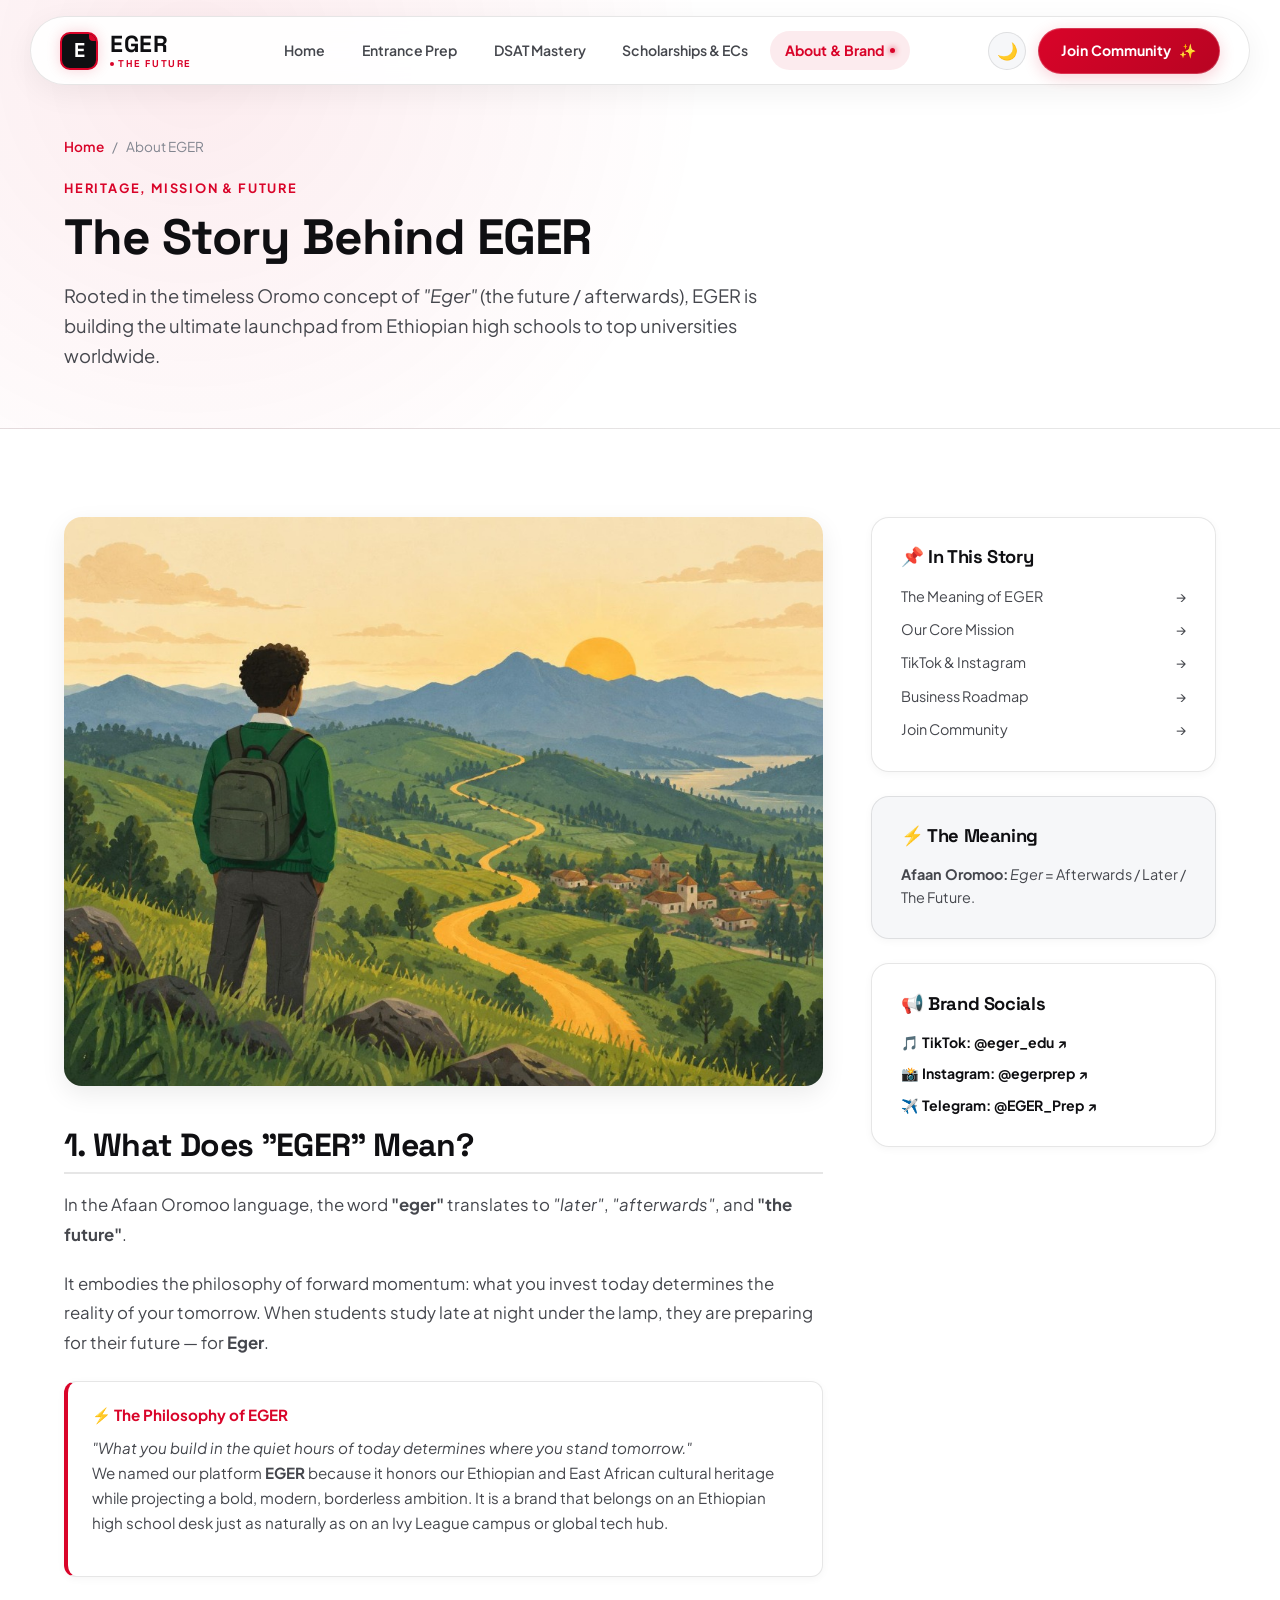
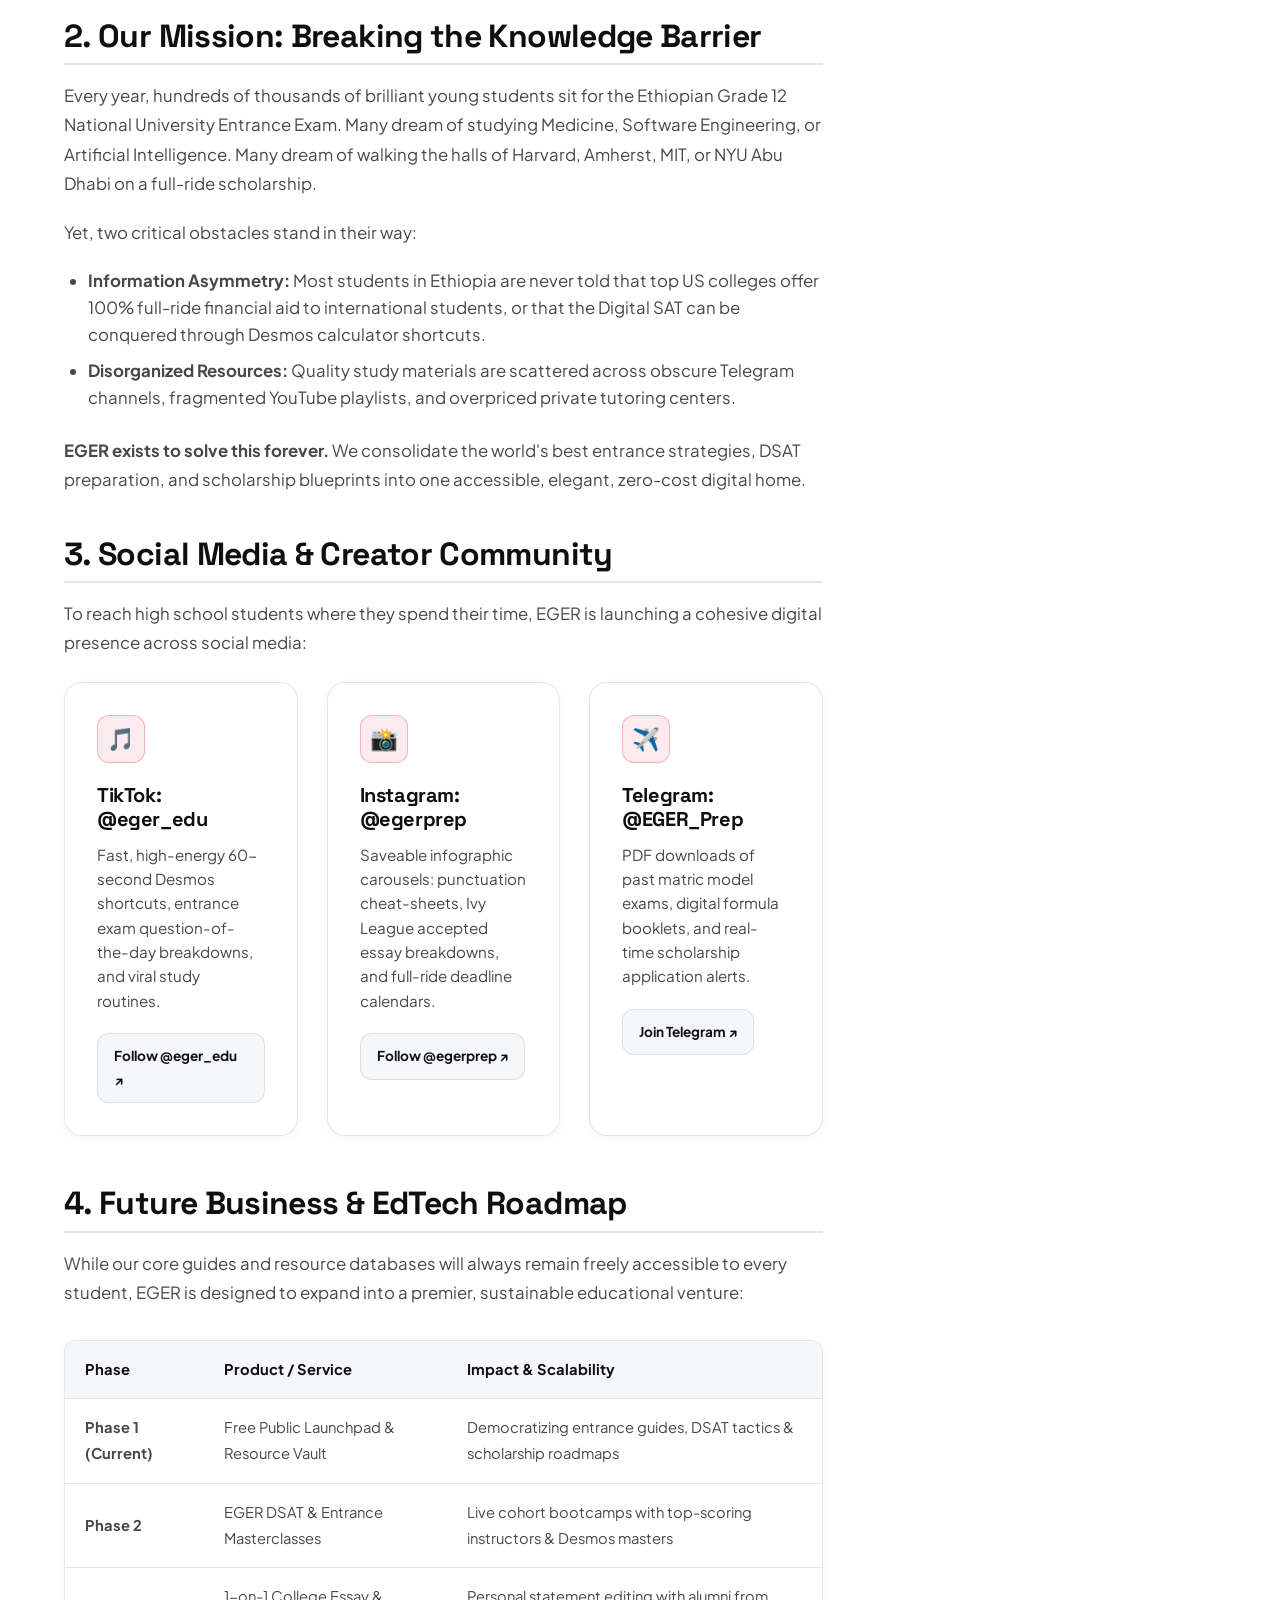
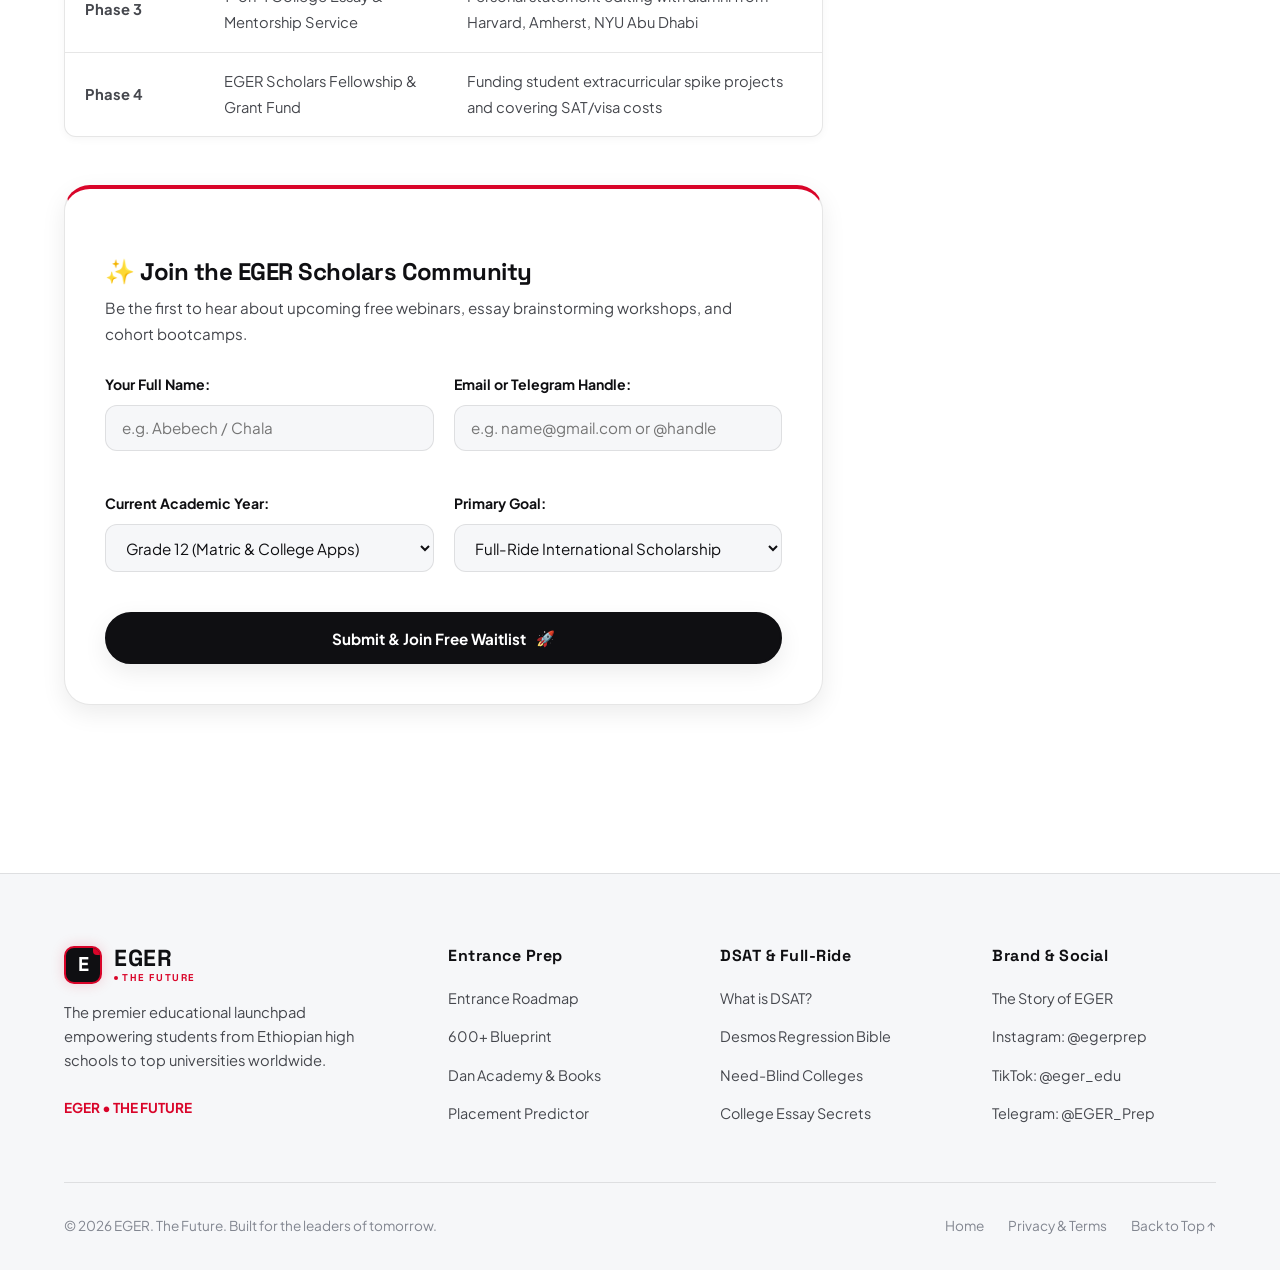
==== commit 1277f7a3: "Audit & polish: Add privacy.html, fix all footer links, add quiz retry & community form feedback" ====
--- a/about.html
+++ b/about.html
@@ -194,7 +194,9 @@
             Be the first to hear about upcoming free webinars, essay brainstorming workshops, and cohort bootcamps.
           </p>
 
-          <form onsubmit="event.preventDefault(); alert('🎉 Thank you for joining EGER! We will contact you with upcoming workshop details and scholarship alerts.');" style="display: grid; grid-template-columns: 1fr 1fr; gap: 1.25rem;">
+          <div id="waitlistSuccessAlert" style="display: none; margin-bottom: 1.5rem;"></div>
+
+          <form id="communityWaitlistForm" style="display: grid; grid-template-columns: 1fr 1fr; gap: 1.25rem;">
             <div class="form-group">
               <label class="form-label" for="studentName">Your Full Name:</label>
               <input type="text" id="studentName" class="form-input" placeholder="e.g. Abebech / Chala" required>
@@ -327,7 +329,7 @@
         </div>
         <div style="display: flex; gap: 1.5rem;">
           <a href="index.html">Home</a>
-          <a href="#">Privacy</a>
+          <a href="privacy.html">Privacy & Terms</a>
           <a href="#topNav">Back to Top ↑</a>
         </div>
       </div>
--- a/css/style.css
+++ b/css/style.css
@@ -158,53 +158,81 @@
   position: relative;
 }
 
-/* --- Top Navigation Header --- */
+/* --- Top Navigation Header (Floating Island / Modern Pill Navbar) --- */
 .header-nav {
   position: fixed;
-  top: 0;
+  top: 1rem;
   left: 0;
   right: 0;
   z-index: 1000;
+  max-width: 1220px;
+  width: calc(100% - 2rem);
+  margin: 0 auto;
+  border-radius: var(--radius-full);
   background: var(--bg-glass);
-  backdrop-filter: blur(16px);
-  -webkit-backdrop-filter: blur(16px);
-  border-bottom: 1px solid var(--border-light);
-  transition: background-color var(--transition-base), border-color var(--transition-base);
+  backdrop-filter: blur(24px);
+  -webkit-backdrop-filter: blur(24px);
+  border: 1px solid var(--border-light);
+  box-shadow: 0 8px 30px rgba(15, 15, 18, 0.06);
+  transition: all var(--transition-base);
+}
+
+[data-theme="dark"] .header-nav {
+  background: rgba(14, 14, 18, 0.88);
+  box-shadow: 0 8px 32px rgba(0, 0, 0, 0.55), 0 0 0 1px rgba(255, 255, 255, 0.07);
+}
+
+.header-nav.scrolled {
+  top: 0.6rem;
+  box-shadow: 0 12px 36px rgba(15, 15, 18, 0.12), 0 0 20px var(--brand-red-glow);
+  border-color: var(--brand-red-border);
 }
 
 .nav-inner {
   display: flex;
   align-items: center;
   justify-content: space-between;
-  height: 4.5rem;
+  height: 4.2rem;
+  padding: 0 1.25rem;
 }
 
 .brand-logo {
   display: flex;
   align-items: center;
-  gap: 0.8rem;
+  gap: 0.75rem;
+  transition: transform var(--transition-fast);
+}
+
+.brand-logo:hover {
+  transform: translateY(-1px);
 }
 
 .logo-badge {
-  width: 40px;
-  height: 40px;
+  width: 38px;
+  height: 38px;
   background: var(--brand-black);
   color: #FFFFFF;
-  border-radius: var(--radius-sm);
+  border-radius: 10px;
   display: flex;
   align-items: center;
   justify-content: center;
   font-family: var(--font-heading);
   font-weight: 700;
-  font-size: 1.3rem;
+  font-size: 1.25rem;
   border: 2px solid var(--brand-red);
   box-shadow: 0 0 14px var(--brand-red-glow);
   position: relative;
   overflow: hidden;
+  transition: transform var(--transition-fast), box-shadow var(--transition-fast);
+}
+
+.brand-logo:hover .logo-badge {
+  transform: scale(1.05) rotate(3deg);
+  box-shadow: 0 0 20px var(--brand-red);
 }
 
 [data-theme="dark"] .logo-badge {
-  background: #111114;
+  background: #111115;
   color: #FFFFFF;
 }
 
@@ -213,15 +241,15 @@
   position: absolute;
   top: 0;
   right: 0;
-  width: 8px;
-  height: 8px;
+  width: 7px;
+  height: 7px;
   background: var(--brand-red);
   border-radius: 0 0 0 4px;
 }
 
 .logo-text {
   font-family: var(--font-heading);
-  font-size: 1.5rem;
+  font-size: 1.45rem;
   font-weight: 700;
   letter-spacing: 0.5px;
   display: flex;
@@ -230,44 +258,83 @@
 }
 
 .logo-tagline {
-  font-size: 0.65rem;
-  font-weight: 700;
-  color: var(--brand-red);
-  letter-spacing: 1.8px;
+  font-size: 0.62rem;
+  font-weight: 700;
+  color: var(--brand-red);
+  letter-spacing: 1.6px;
   text-transform: uppercase;
   margin-top: 3px;
-}
-
+  display: flex;
+  align-items: center;
+  gap: 4px;
+}
+
+.logo-tagline::before {
+  content: "";
+  display: inline-block;
+  width: 4px;
+  height: 4px;
+  border-radius: 50%;
+  background: var(--brand-red);
+}
+
+/* Nav Links - Interactive Pill Style */
 .nav-links {
   display: flex;
   align-items: center;
-  gap: 1.75rem;
+  gap: 0.4rem;
   list-style: none;
+}
+
+.nav-links li {
+  display: flex;
+  align-items: center;
 }
 
 .nav-links a {
   font-weight: 600;
-  font-size: 0.92rem;
-  color: var(--text-secondary);
-  transition: color var(--transition-fast);
+  font-size: 0.88rem;
+  color: var(--text-secondary);
+  transition: all 0.22s cubic-bezier(0.16, 1, 0.3, 1);
+  padding: 0.5rem 0.95rem;
+  border-radius: var(--radius-full);
+  display: inline-flex;
+  align-items: center;
+  gap: 0.35rem;
   position: relative;
-  padding: 0.35rem 0;
-}
-
-.nav-links a:hover,
+}
+
+.nav-links a:hover {
+  color: var(--brand-red);
+  background: var(--brand-red-soft);
+  transform: translateY(-1px);
+}
+
 .nav-links a.active {
   color: var(--brand-red);
+  background: var(--brand-red-soft);
+  font-weight: 700;
+}
+
+.nav-links a.active::after {
+  content: "";
+  display: inline-block;
+  width: 5px;
+  height: 5px;
+  border-radius: 50%;
+  background: var(--brand-red);
+  box-shadow: 0 0 6px var(--brand-red);
 }
 
 .nav-actions {
   display: flex;
   align-items: center;
-  gap: 1rem;
+  gap: 0.75rem;
 }
 
 .btn-theme-toggle {
-  width: 40px;
-  height: 40px;
+  width: 38px;
+  height: 38px;
   border-radius: var(--radius-full);
   display: flex;
   align-items: center;
@@ -275,40 +342,69 @@
   background: var(--bg-secondary);
   border: 1px solid var(--border-light);
   color: var(--text-primary);
-  font-size: 1.1rem;
-  transition: transform var(--transition-fast), border-color var(--transition-fast);
+  font-size: 1.05rem;
+  transition: all var(--transition-fast);
 }
 
 .btn-theme-toggle:hover {
-  transform: scale(1.05);
+  transform: scale(1.08) rotate(15deg);
   border-color: var(--brand-red);
-}
-
+  background: var(--brand-red-soft);
+  color: var(--brand-red);
+}
+
+/* Shimmering High-Octane CTA Button */
 .btn-nav-cta {
-  background: var(--brand-red);
+  position: relative;
+  overflow: hidden;
+  background: linear-gradient(135deg, var(--brand-red) 0%, #b80422 100%);
   color: #FFFFFF;
-  padding: 0.6rem 1.3rem;
+  padding: 0.65rem 1.4rem;
   border-radius: var(--radius-full);
-  font-weight: 600;
+  font-weight: 700;
   font-size: 0.88rem;
   display: inline-flex;
   align-items: center;
   gap: 0.45rem;
-  box-shadow: 0 4px 14px var(--brand-red-glow);
-  transition: transform var(--transition-fast), background-color var(--transition-fast), box-shadow var(--transition-fast);
+  box-shadow: 0 4px 16px var(--brand-red-glow);
+  transition: all 0.3s cubic-bezier(0.16, 1, 0.3, 1);
+  border: 1px solid rgba(255, 255, 255, 0.2);
+}
+
+.btn-nav-cta::before {
+  content: "";
+  position: absolute;
+  top: -50%;
+  left: -60%;
+  width: 220%;
+  height: 200%;
+  background: linear-gradient(60deg, transparent 40%, rgba(255, 255, 255, 0.3) 50%, transparent 60%);
+  transform: rotate(25deg) translateX(-100%);
+  transition: transform 0.65s ease;
+}
+
+.btn-nav-cta:hover::before {
+  transform: rotate(25deg) translateX(100%);
 }
 
 .btn-nav-cta:hover {
   background: var(--brand-red-hover);
-  transform: translateY(-2px);
-  box-shadow: 0 6px 20px var(--brand-red-glow);
+  transform: translateY(-2px) scale(1.02);
+  box-shadow: 0 8px 25px var(--brand-red-glow);
 }
 
 .menu-toggle {
   display: none;
-  font-size: 1.5rem;
+  font-size: 1.4rem;
   color: var(--text-primary);
-  padding: 0.5rem;
+  padding: 0.4rem;
+  border-radius: var(--radius-sm);
+  transition: background-color var(--transition-fast);
+}
+
+.menu-toggle:hover {
+  background: var(--brand-red-soft);
+  color: var(--brand-red);
 }
 
 /* --- Hero Section --- */
@@ -1671,30 +1767,44 @@
   }
 }
 
-@media (max-width: 768px) {
+@media (max-width: 980px) {
   .menu-toggle {
-    display: block;
+    display: flex;
+    align-items: center;
+    justify-content: center;
   }
 
   .nav-links {
     position: fixed;
-    top: 4.5rem;
-    left: 0;
-    right: 0;
+    top: 5.6rem;
+    left: 1rem;
+    right: 1rem;
+    width: calc(100% - 2rem);
     background: var(--bg-card);
-    border-bottom: 1px solid var(--border-light);
+    border: 1px solid var(--border-light);
+    border-radius: var(--radius-xl);
     flex-direction: column;
-    padding: 1.5rem;
-    gap: 1rem;
-    box-shadow: var(--shadow-md);
-    transform: translateY(-120%);
+    padding: 1.25rem;
+    gap: 0.5rem;
+    box-shadow: 0 20px 50px rgba(0, 0, 0, 0.25);
+    transform: translateY(-20px) scale(0.96);
     opacity: 0;
-    transition: transform 0.3s ease, opacity 0.3s ease;
+    pointer-events: none;
+    transition: all 0.28s cubic-bezier(0.16, 1, 0.3, 1);
+    z-index: 999;
   }
 
   .nav-links.open {
-    transform: translateY(0);
+    transform: translateY(0) scale(1);
     opacity: 1;
+    pointer-events: auto;
+  }
+
+  .nav-links a {
+    width: 100%;
+    padding: 0.75rem 1.2rem;
+    font-size: 0.95rem;
+    border-radius: var(--radius-md);
   }
 
   .guide-grid-3,
@@ -1729,3 +1839,14 @@
     text-align: center;
   }
 }
+
+@keyframes fadeIn {
+  from {
+    opacity: 0;
+    transform: translateY(6px);
+  }
+  to {
+    opacity: 1;
+    transform: translateY(0);
+  }
+}
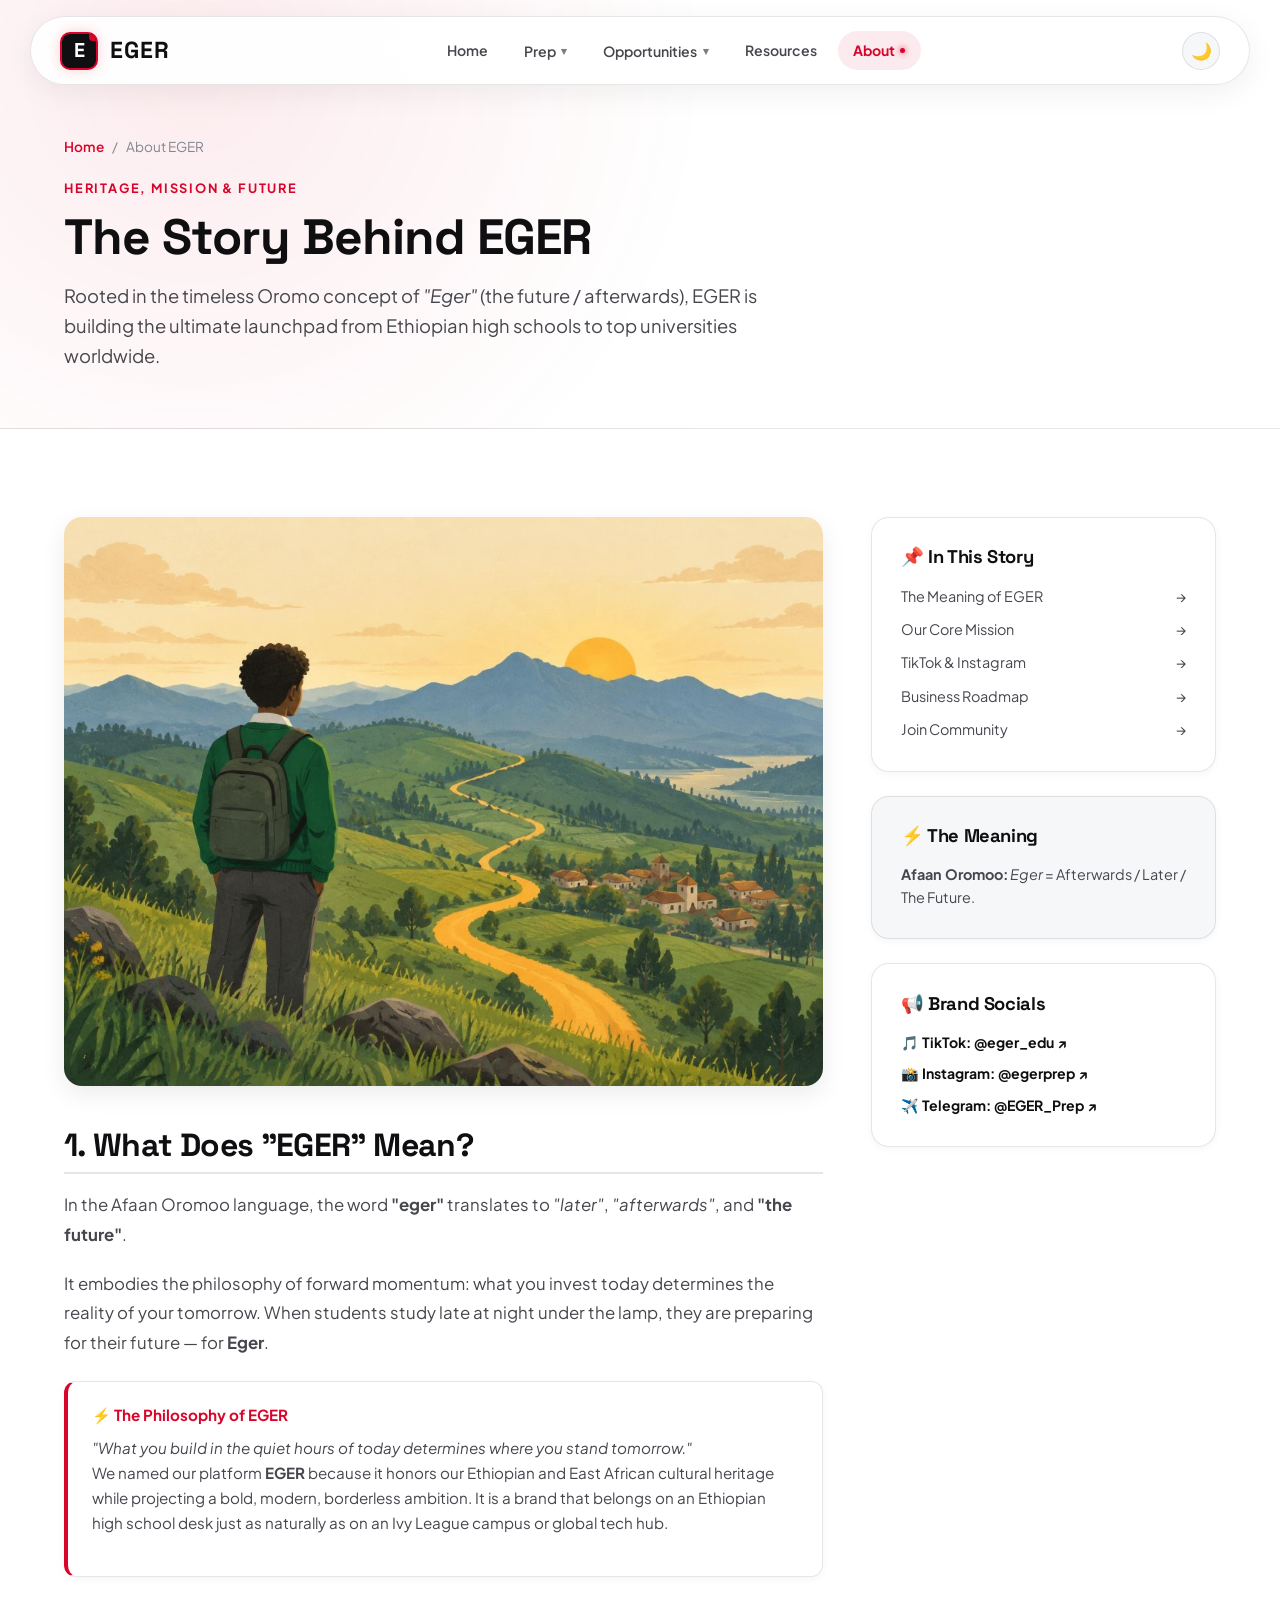
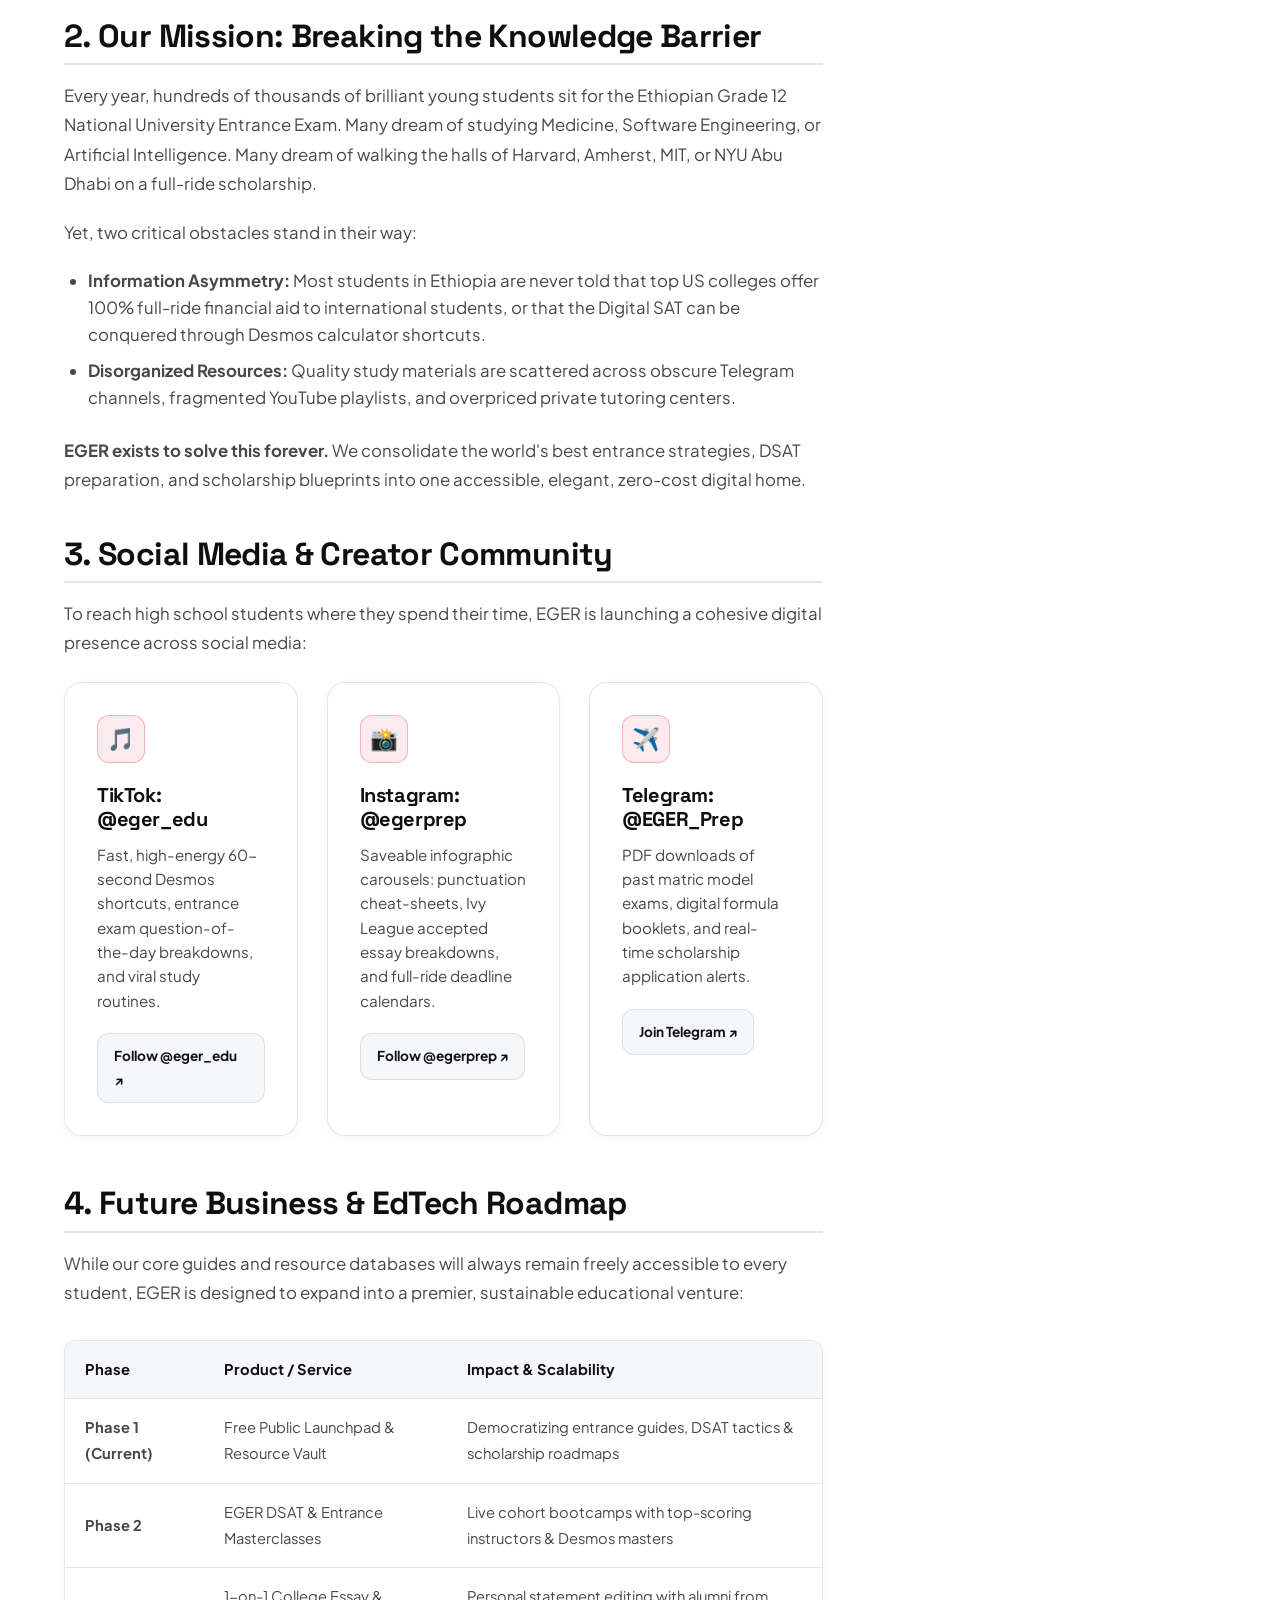
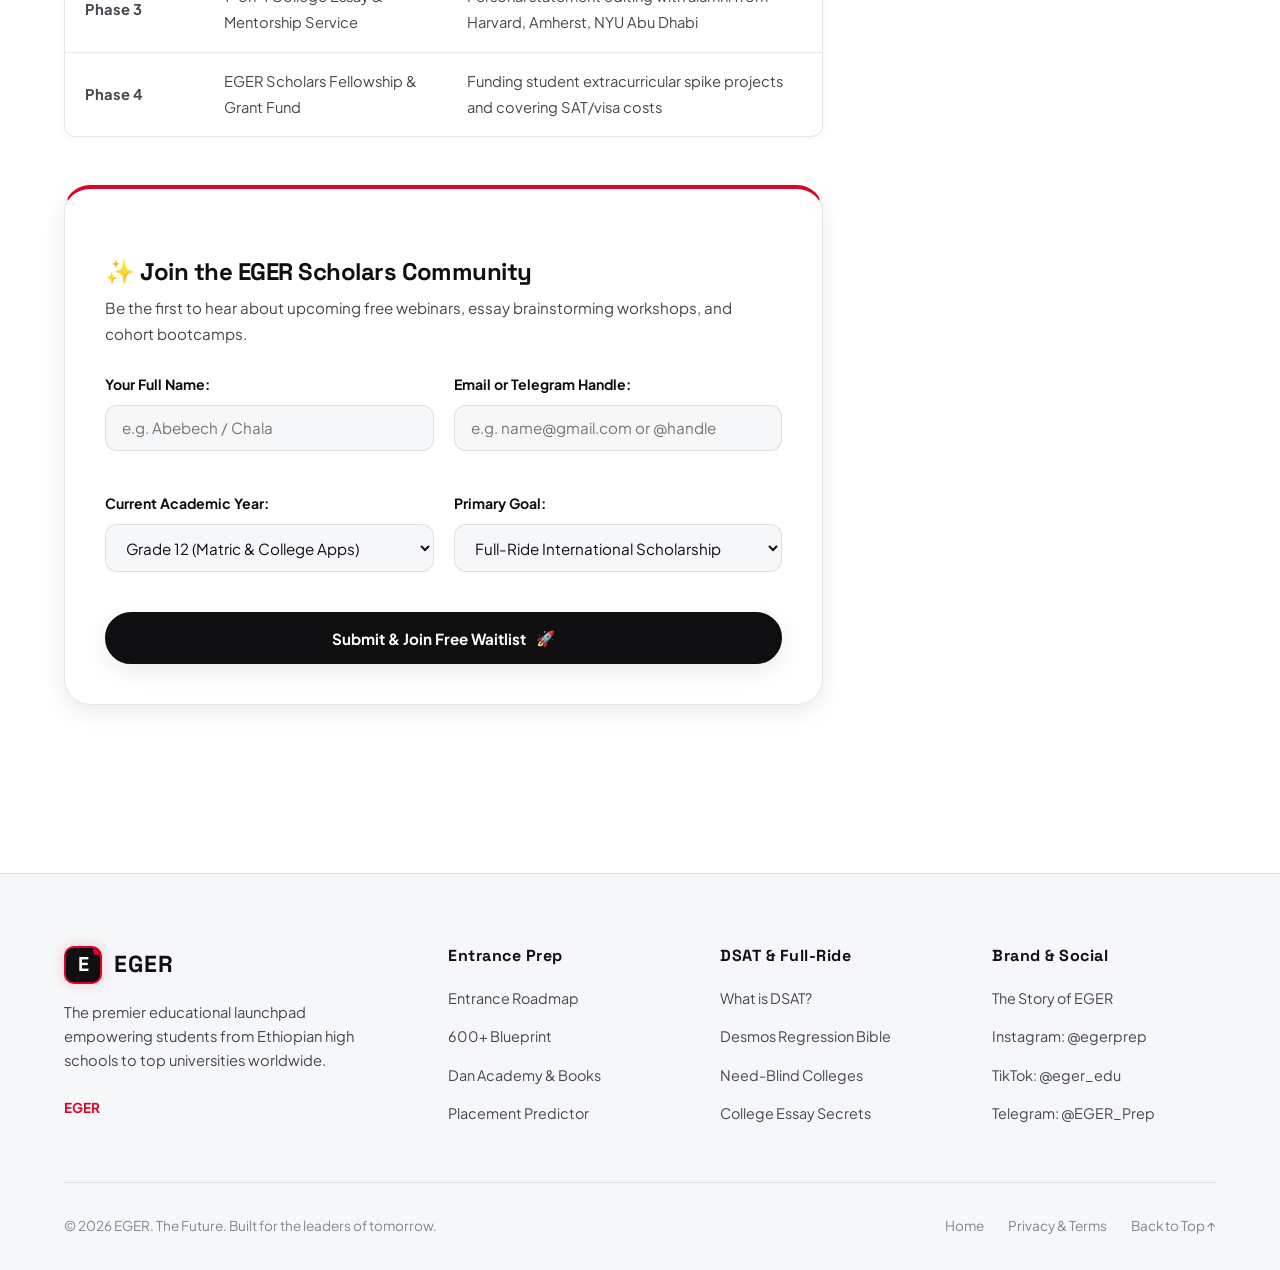
==== commit 49b31e07: "Redesign navbar with clean logo and dropdowns, embed tools under sections, fix study plan button int" ====
--- a/about.html
+++ b/about.html
@@ -27,24 +27,42 @@
         <div class="logo-badge">E</div>
         <div class="logo-text">
           <span>EGER</span>
-          <span class="logo-tagline">THE FUTURE</span>
         </div>
       </a>
 
       <ul class="nav-links" id="navLinks">
         <li><a href="index.html">Home</a></li>
-        <li><a href="entrance.html">Entrance Prep</a></li>
-        <li><a href="dsat.html">DSAT Mastery</a></li>
-        <li><a href="scholarships.html">Scholarships & ECs</a></li>
-        <li><a href="about.html" class="active">About & Brand</a></li>
+
+        <li class="nav-dropdown">
+          <button class="nav-dropdown-btn" aria-expanded="false" type="button">
+            <span>Prep</span>
+            <span class="dropdown-chevron">▾</span>
+          </button>
+          <ul class="dropdown-menu">
+            <li><a href="dsat.html"><span class="drop-icon">💻</span> DSAT Mastery</a></li>
+            <li><a href="entrance.html"><span class="drop-icon">📚</span> ESSLCE (National Exam)</a></li>
+          </ul>
+        </li>
+
+        <li class="nav-dropdown">
+          <button class="nav-dropdown-btn" aria-expanded="false" type="button">
+            <span>Opportunities</span>
+            <span class="dropdown-chevron">▾</span>
+          </button>
+          <ul class="dropdown-menu">
+            <li><a href="scholarships.html#full-ride"><span class="drop-icon">🏆</span> Scholarships</a></li>
+            <li><a href="scholarships.html#extracurriculars"><span class="drop-icon">⚡</span> Extracurricular Activities</a></li>
+            <li><a href="scholarships.html#college-essays"><span class="drop-icon">✍️</span> Personal Statement Tips</a></li>
+            <li><a href="scholarships.html#cv-resume"><span class="drop-icon">📄</span> CV & Resume Tips</a></li>
+          </ul>
+        </li>
+
+        <li><a href="index.html#resource-vault">Resources</a></li>
+        <li><a href="about.html" class="active">About</a></li>
       </ul>
 
       <div class="nav-actions">
         <button class="btn-theme-toggle" id="themeToggleBtn" aria-label="Toggle theme">🌙</button>
-        <a href="#mentorship-form" class="btn-nav-cta">
-          <span>Join Community</span>
-          <span>✨</span>
-        </a>
         <button class="menu-toggle" id="mobileMenuBtn" aria-label="Toggle navigation menu">☰</button>
       </div>
     </div>
@@ -281,14 +299,13 @@
             <div class="logo-badge">E</div>
             <div class="logo-text">
               <span>EGER</span>
-              <span class="logo-tagline">THE FUTURE</span>
             </div>
           </div>
           <p class="footer-brand-desc">
             The premier educational launchpad empowering students from Ethiopian high schools to top universities worldwide.
           </p>
           <div style="font-size: 0.85rem; color: var(--brand-red); font-weight: 700;">
-            EGER • THE FUTURE
+            EGER
           </div>
         </div>
 
--- a/css/style.css
+++ b/css/style.css
@@ -250,48 +250,33 @@
 .logo-text {
   font-family: var(--font-heading);
   font-size: 1.45rem;
-  font-weight: 700;
-  letter-spacing: 0.5px;
-  display: flex;
-  flex-direction: column;
+  font-weight: 800;
+  letter-spacing: 1px;
+  color: var(--text-primary);
   line-height: 1;
 }
 
 .logo-tagline {
-  font-size: 0.62rem;
-  font-weight: 700;
-  color: var(--brand-red);
-  letter-spacing: 1.6px;
-  text-transform: uppercase;
-  margin-top: 3px;
-  display: flex;
-  align-items: center;
-  gap: 4px;
-}
-
-.logo-tagline::before {
-  content: "";
-  display: inline-block;
-  width: 4px;
-  height: 4px;
-  border-radius: 50%;
-  background: var(--brand-red);
+  display: none;
 }
 
 /* Nav Links - Interactive Pill Style */
 .nav-links {
   display: flex;
   align-items: center;
-  gap: 0.4rem;
+  gap: 0.35rem;
   list-style: none;
 }
 
 .nav-links li {
   display: flex;
   align-items: center;
-}
-
-.nav-links a {
+  position: relative;
+}
+
+.nav-links a,
+.nav-dropdown-btn {
+  font-family: inherit;
   font-weight: 600;
   font-size: 0.88rem;
   color: var(--text-secondary);
@@ -302,9 +287,16 @@
   align-items: center;
   gap: 0.35rem;
   position: relative;
-}
-
-.nav-links a:hover {
+  background: transparent;
+  border: none;
+  cursor: pointer;
+  text-decoration: none;
+}
+
+.nav-links a:hover,
+.nav-dropdown-btn:hover,
+.nav-dropdown:hover .nav-dropdown-btn,
+.nav-dropdown.active .nav-dropdown-btn {
   color: var(--brand-red);
   background: var(--brand-red-soft);
   transform: translateY(-1px);
@@ -324,6 +316,96 @@
   border-radius: 50%;
   background: var(--brand-red);
   box-shadow: 0 0 6px var(--brand-red);
+}
+
+/* --- Dropdown Menus --- */
+.nav-dropdown {
+  position: relative;
+}
+
+.dropdown-chevron {
+  font-size: 0.68rem;
+  transition: transform 0.22s ease;
+  display: inline-block;
+  opacity: 0.7;
+}
+
+.nav-dropdown:hover .dropdown-chevron,
+.nav-dropdown.open .dropdown-chevron {
+  transform: rotate(180deg);
+  opacity: 1;
+}
+
+.dropdown-menu {
+  position: absolute;
+  top: calc(100% + 0.6rem);
+  left: 50%;
+  transform: translateX(-50%) translateY(8px);
+  background: var(--bg-card);
+  backdrop-filter: blur(20px);
+  -webkit-backdrop-filter: blur(20px);
+  border: 1px solid var(--border-light);
+  border-radius: var(--radius-lg);
+  box-shadow: 0 16px 45px rgba(0, 0, 0, 0.14), 0 0 1px rgba(0, 0, 0, 0.2);
+  min-width: 240px;
+  padding: 0.5rem;
+  list-style: none;
+  opacity: 0;
+  visibility: hidden;
+  pointer-events: none;
+  transition: opacity 0.2s ease, transform 0.2s cubic-bezier(0.16, 1, 0.3, 1), visibility 0.2s;
+  z-index: 1050;
+  display: flex;
+  flex-direction: column;
+  gap: 0.25rem;
+}
+
+[data-theme="dark"] .dropdown-menu {
+  background: rgba(18, 18, 24, 0.96);
+  border-color: rgba(255, 255, 255, 0.1);
+  box-shadow: 0 18px 45px rgba(0, 0, 0, 0.65), 0 0 20px var(--brand-red-glow);
+}
+
+.nav-dropdown:hover .dropdown-menu,
+.nav-dropdown:focus-within .dropdown-menu,
+.nav-dropdown.open .dropdown-menu {
+  opacity: 1;
+  visibility: visible;
+  pointer-events: auto;
+  transform: translateX(-50%) translateY(0);
+}
+
+.dropdown-menu li {
+  width: 100%;
+  display: block;
+}
+
+.dropdown-menu a {
+  display: flex !important;
+  align-items: center;
+  gap: 0.65rem;
+  padding: 0.65rem 0.95rem !important;
+  color: var(--text-primary) !important;
+  font-size: 0.86rem !important;
+  font-weight: 600 !important;
+  border-radius: var(--radius-md) !important;
+  transition: all 0.18s ease !important;
+  white-space: nowrap;
+  width: 100% !important;
+}
+
+.dropdown-menu a:hover {
+  background: var(--brand-red-soft) !important;
+  color: var(--brand-red) !important;
+  transform: translateX(4px) !important;
+}
+
+.drop-icon {
+  font-size: 1.05rem;
+  display: inline-flex;
+  align-items: center;
+  justify-content: center;
+  width: 22px;
 }
 
 .nav-actions {
@@ -499,6 +581,13 @@
   gap: 1rem;
 }
 
+button,
+input[type="button"],
+input[type="submit"] {
+  cursor: pointer;
+  font-family: inherit;
+}
+
 .btn-primary {
   background: var(--brand-black);
   color: #FFFFFF;
@@ -511,7 +600,10 @@
   gap: 0.6rem;
   border: 2px solid var(--brand-black);
   box-shadow: var(--shadow-md);
-  transition: transform var(--transition-fast), background-color var(--transition-fast), border-color var(--transition-fast);
+  transition: transform var(--transition-fast), background-color var(--transition-fast), border-color var(--transition-fast), box-shadow var(--transition-fast);
+  cursor: pointer;
+  user-select: none;
+  -webkit-user-select: none;
 }
 
 [data-theme="dark"] .btn-primary {
@@ -526,6 +618,10 @@
   background: var(--brand-red);
   border-color: var(--brand-red);
   color: #FFFFFF;
+}
+
+.btn-primary:active {
+  transform: scale(0.97);
 }
 
 .btn-secondary {
@@ -541,11 +637,36 @@
   border: 1px solid var(--border-light);
   box-shadow: var(--shadow-sm);
   transition: transform var(--transition-fast), border-color var(--transition-fast);
+  cursor: pointer;
+  user-select: none;
+  -webkit-user-select: none;
 }
 
 .btn-secondary:hover {
   transform: translateY(-2px);
   border-color: var(--brand-red);
+}
+
+.btn-secondary:active {
+  transform: scale(0.97);
+}
+
+.plan-updated {
+  animation: planGlow 1.2s ease;
+}
+
+@keyframes planGlow {
+  0% {
+    box-shadow: 0 0 0 0 rgba(230, 39, 39, 0.5);
+    border-color: var(--brand-red);
+  }
+  30% {
+    box-shadow: 0 0 25px rgba(230, 39, 39, 0.4);
+    border-color: var(--brand-red);
+  }
+  100% {
+    box-shadow: none;
+  }
 }
 
 .hero-media-wrapper {
@@ -1800,11 +1921,41 @@
     pointer-events: auto;
   }
 
-  .nav-links a {
+  .nav-links li {
+    width: 100%;
+    flex-direction: column;
+    align-items: flex-start;
+  }
+
+  .nav-links a,
+  .nav-dropdown-btn {
     width: 100%;
     padding: 0.75rem 1.2rem;
     font-size: 0.95rem;
     border-radius: var(--radius-md);
+    display: flex;
+    justify-content: space-between;
+  }
+
+  .dropdown-menu {
+    position: static;
+    transform: none !important;
+    opacity: 1;
+    visibility: visible;
+    pointer-events: auto;
+    box-shadow: none;
+    border: none;
+    border-left: 2px solid var(--brand-red-border);
+    background: transparent;
+    padding: 0.25rem 0 0.5rem 1rem;
+    margin-left: 0.5rem;
+    min-width: auto;
+    width: 100%;
+    display: none;
+  }
+
+  .nav-dropdown.mobile-open .dropdown-menu {
+    display: flex;
   }
 
   .guide-grid-3,
